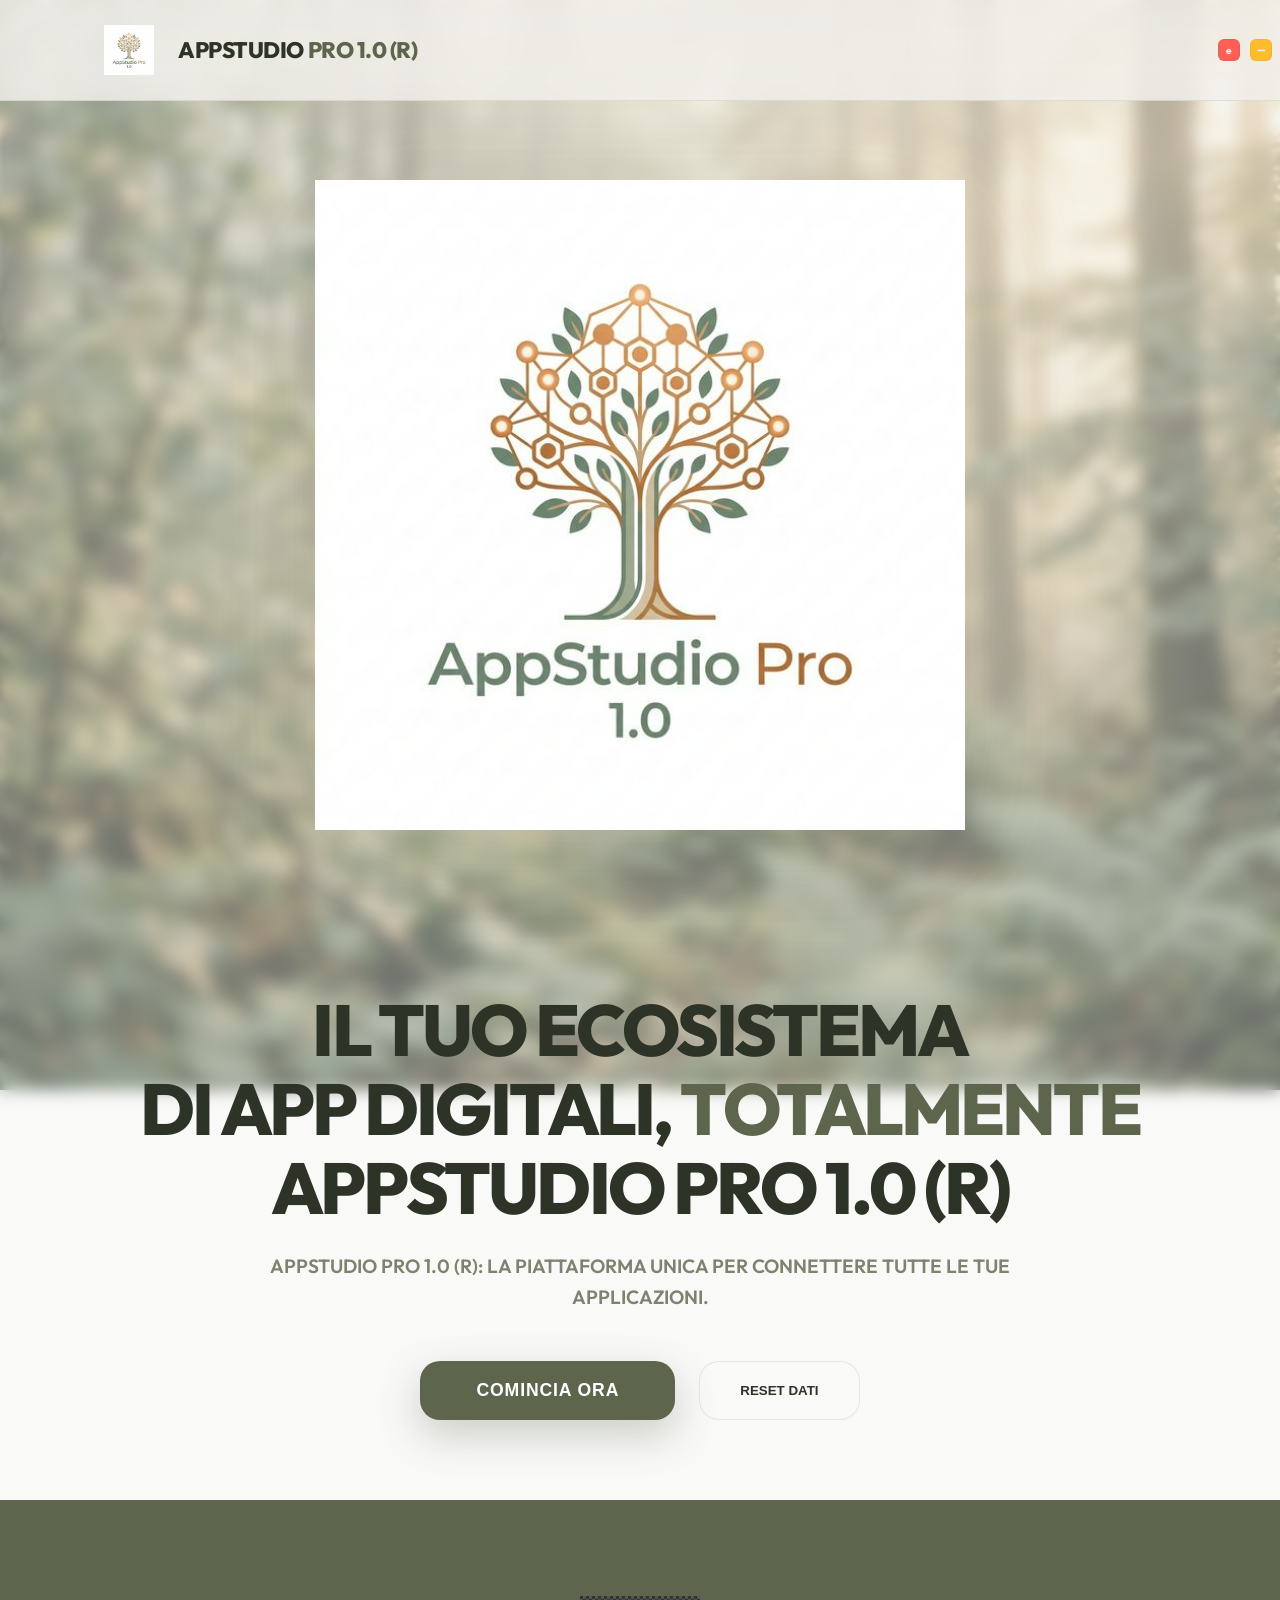
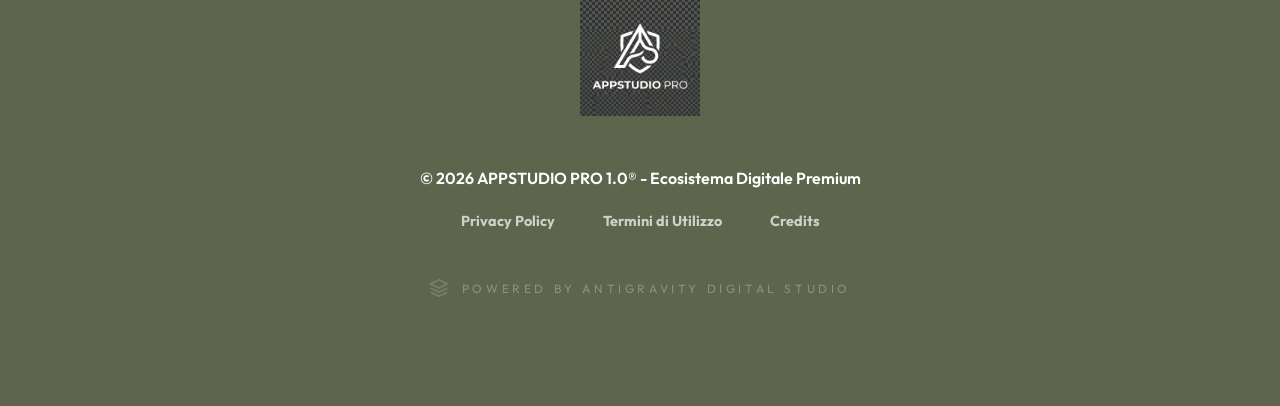
==== index.html @ 05c6a063 "Nuovo modulo: Gestione Personale sostituisce CRM Connect" ====
<!DOCTYPE html>
<html lang="it">
<head>
    <meta charset="UTF-8">
    <meta name="viewport" content="width=device-width, initial-scale=1.0">
    <title>AppStudio Pro 1.0® - Ecosistema Digitale</title>
    <link rel="stylesheet" href="hub-style.css">
    <link rel="preconnect" href="https://fonts.googleapis.com">
    <link rel="preconnect" href="https://fonts.gstatic.com" crossorigin>
    <link href="https://fonts.googleapis.com/css2?family=Outfit:wght@300;400;600;800&display=swap" rel="stylesheet">
</head>
<body>
    <div id="app-container">
        <header>
            <div class="container" style="display: flex; justify-content: space-between; align-items: center; width: 100%;">
                <div style="display: flex; align-items: center; gap: 1.5rem;">
                    <img src="logo_ecosystem.png" alt="AppStudio Logo" class="hub-logo">
                    <span style="font-weight: 800; font-size: 1.4rem; letter-spacing: -0.02em; color: var(--eco-text-title);">APPSTUDIO <span style="color: var(--eco-accent);">PRO 1.0 (R)</span></span>
                </div>
                
                <nav class="nav-links" id="hub-nav" style="display: none;">
                    <a href="javascript:void(0)" onclick="document.getElementById('why').scrollIntoView({behavior:'smooth'})">Scopri l'Ecosistema</a>
                    <a href="javascript:void(0)" onclick="document.getElementById('apps').scrollIntoView({behavior:'smooth'})">Tutte le App</a>
                    <a href="javascript:void(0)" onclick="window.showHubModal('cloud-settings')" style="color: var(--eco-accent); font-weight: 800;">⚙️ Impostazioni Cloud</a>
                    <a href="javascript:void(0)" onclick="window.showHubModal('developer')">Per Sviluppatori</a>
                    <a href="javascript:void(0)" onclick="window.showHubModal('pricing')">Prezzi</a>
                    <a href="javascript:void(0)" onclick="window.showHubModal('blog')">Blog</a>
                    <a href="javascript:void(0)" onclick="window.showHubModal('register')">Registrati</a>
                </nav>

                <div style="display: flex; align-items: center; gap: 2rem;">
                    <div class="window-controls">
                        <div class="win-dot red" title="Esci" onclick="alert('Uscita dal sistema...')"></div>
                        <div class="win-dot yellow" title="Iconizza" onclick="window.toggleHubWindow(document.getElementById('app-container'), 'minimized')"></div>
                        <div class="win-dot green" title="Ingrandisci" onclick="window.toggleHubWindow(document.getElementById('app-container'), 'maximized')"></div>
                    </div>
                    <button class="btn-primary" id="hub-login-btn" style="padding: 0.8rem 2rem; font-size: 0.9rem; display: none;" onclick="window.showHubModal('login')">LOGIN</button>
                </div>
            </div>
        </header>

        <main>
            <section class="hero container fade-in">
                <div class="ecosystem-tree-container">
                    <img src="logo_ecosystem.png" alt="AppStudio Ecosystem Tree" class="ecosystem-tree">
                </div>
                
                <h1 class="hero-title">IL TUO ECOSISTEMA<br>DI APP DIGITALI, <span>TOTALMENTE</span><br>APPSTUDIO PRO 1.0 (R)</h1>
                <p class="hero-subtitle">
                    APPSTUDIO PRO 1.0 (R): LA PIATTAFORMA UNICA PER CONNETTERE TUTTE LE TUE APPLICAZIONI.
                </p>
                <div style="display: flex; gap: 1.5rem; justify-content: center;">
                    <button class="btn-primary" id="main-start-btn" onclick="window.startHub()">COMINCIA ORA</button>
                    <button class="btn-secondary" style="background: rgba(255,255,255,0.05); border: 1px solid var(--eco-glass-border); color: var(--eco-text-title); padding: 1.2rem 2.5rem; border-radius: 20px; font-weight: 800; cursor: pointer;" onclick="window.resetEcosystem()">RESET DATI</button>
                </div>
            </section>

            <!-- Why Section -->
            <section id="why" class="container fade-in" style="display: none; padding-top: 5rem;">
                <h2 style="text-align: center; color: var(--eco-accent); font-weight: 800; letter-spacing: 0.1em; font-size: 0.9rem; text-transform: uppercase; margin-bottom: 3rem;">Perchè APPSTUDIO PRO 1.0 (R)?</h2>
                <div class="feature-grid">
                    <div class="feature-card">
                        <span class="feature-icon">🌿</span>
                        <h3 style="color: var(--eco-text-title); margin-bottom: 1rem;">INTEGRAZIONE SEMPLICE</h3>
                        <p style="font-size: 0.95rem; opacity: 0.8;">Integrazione connessa e semplice</p>
                    </div>
                    <div class="feature-card">
                        <span class="feature-icon">⚡</span>
                        <h3 style="color: var(--eco-text-title); margin-bottom: 1rem;">MASSIMA EFFICIENZA</h3>
                        <p style="font-size: 0.95rem; opacity: 0.8;">Massima efficienza e affidabilità</p>
                    </div>
                    <div class="feature-card">
                        <span class="feature-icon">🛡️</span>
                        <h3 style="color: var(--eco-text-title); margin-bottom: 1rem;">DATI SICURI</h3>
                        <p style="font-size: 0.95rem; opacity: 0.8;">Dati sicuri in locale e nel cloud</p>
                    </div>
                </div>
            </section>

            <!-- Status Section -->
            <section class="status-section container fade-in" id="status-section" style="display: none;">
                <h2 style="font-size: 2.2rem; font-weight: 800; color: var(--eco-text-title); margin-bottom: 2rem;">Il Tuo Ecosistema in Azione</h2>
                <div class="status-badge">
                    <div class="pulse-dot"></div>
                    Sincronizzazione Attiva
                </div>
            </section>

            <section id="apps" class="container fade-in" style="display: none; padding: 100px 0;">
                <h2 style="font-size: 3rem; font-weight: 800; color: var(--eco-text-title); text-align: center; margin-bottom: 5rem;">Sfoglia l'Ecosistema</h2>
                
                <div class="app-grid">
                    <!-- Prima Nota Pro -->
                    <a href="prima-nota/index.html" class="glass-card app-card" style="padding-top:1.5rem;">
                        <div class="window-controls" style="align-self: flex-start; margin-bottom: 2.5rem; margin-top: -0.5rem; pointer-events: auto;">
                            <div class="win-dot red" onclick="event.preventDefault(); this.closest('.app-card').style.display='none'"></div>
                            <div class="win-dot yellow" onclick="event.preventDefault(); window.toggleHubWindow(this.closest('.app-card'), 'minimized')"></div>
                            <div class="win-dot green" onclick="event.preventDefault(); window.toggleHubWindow(this.closest('.app-card'), 'maximized')"></div>
                        </div>
                        <div class="app-icon" style="background: linear-gradient(135deg, var(--eco-accent) 0%, var(--eco-secondary) 100%);">📈</div>
                        <h3>Prima Nota Pro</h3>
                        <p>Gestione flussi finanziari, entrate, uscite e scadenze con bilancio proattivo. Il cuore pulsante del tuo business.</p>
                        <div style="margin-top: 2.5rem; color: var(--eco-accent); font-weight: 800; font-size: 0.85rem; letter-spacing: 0.1em; text-transform: uppercase;">ACCEDI AL MODULO →</div>
                    </a>

                    <!-- Gestione Personale -->
                    <a href="#" class="glass-card app-card" style="text-decoration: none; color: inherit; padding-top:1.5rem;" onclick="window.showHubModal('Gestione Personale')">
                        <div class="window-controls" style="align-self: flex-start; margin-bottom: 2.5rem; margin-top: -0.5rem;">
                            <div class="win-dot red" onclick="event.preventDefault(); this.closest('.app-card').style.display='none'"></div>
                            <div class="win-dot yellow" onclick="event.preventDefault(); window.toggleHubWindow(this.closest('.app-card'), 'minimized')"></div>
                            <div class="win-dot green" onclick="event.preventDefault(); window.toggleHubWindow(this.closest('.app-card'), 'maximized')"></div>
                        </div>
                        <div class="app-icon" style="background: linear-gradient(135deg, #ad8b6a 0%, #8c6c4c 100%);">👤</div>
                        <h3>Gestione Personale</h3>
                        <p>Organizza il tuo team, turni, presenze e buste paga. Il tuo ufficio risorse umane digitale.</p>
                        <div style="margin-top: 2.5rem; color: var(--eco-secondary); font-weight: 800; font-size: 0.85rem; letter-spacing: 0.1em; text-transform: uppercase;">IN SVILUPPO 🔧</div>
                    </a>

                    <!-- Gestione Magazzino -->
                    <a href="warehouse-pro/index.html" class="glass-card app-card" style="text-decoration: none; color: inherit; padding-top:1.5rem;">
                        <div class="window-controls" style="align-self: flex-start; margin-bottom: 2.5rem; margin-top: -0.5rem;">
                            <div class="win-dot red"></div><div class="win-dot yellow"></div><div class="win-dot green"></div>
                        </div>
                        <div class="app-icon" style="background: linear-gradient(135deg, #7d8c6a 0%, #5d664c 100%);">🏪</div>
                        <h3>Gestione Magazzino</h3>
                        <p>Inventario dinamico, controllo scorte e analisi del deterioramento. Gestisci ogni pezzo con precisione.</p>
                        <div style="margin-top: 2.5rem; color: var(--eco-accent); font-weight: 800; font-size: 0.85rem; letter-spacing: 0.1em; text-transform: uppercase;">ACCEDI AL MODULO →</div>
                    </a>
                </div>
            </section>

            <!-- Features Section -->
            <section class="container fade-in" id="features-section" style="display: none; padding-bottom: 150px;">
                <div style="display: grid; grid-template-columns: repeat(auto-fit, minmax(300px, 1fr)); gap: 4rem;">
                    <div class="glass-card" style="padding: 3rem; text-align: center;">
                        <h4 style="font-size: 1.4rem; color: var(--eco-text-title); margin-bottom: 1rem; font-weight: 800;">INTEGRAZIONE SEMPLICE</h4>
                        <p>Ogni app nell'ecosistema parla la stessa lingua, sincronizzando dati e processi istantaneamente.</p>
                    </div>
                    <div class="glass-card" style="padding: 3rem; text-align: center;">
                        <h4 style="font-size: 1.4rem; color: var(--eco-text-title); margin-bottom: 1rem; font-weight: 800;">MASSIMA EFFICIENZA</h4>
                        <p>Elimina le ridondanze e focalizzati sulla crescita grazie a strumenti ottimizzati per le tue performance.</p>
                    </div>
                    <div class="glass-card" style="padding: 3rem; text-align: center;">
                        <h4 style="font-size: 1.4rem; color: var(--eco-text-title); margin-bottom: 1rem; font-weight: 800;">DATI SICURI</h4>
                        <p>Crittografia di grado militare e backup cloud automatici per proteggere il patrimonio della tua azienda.</p>
                    </div>
                </div>
            </section>
        </main>

        <footer style="padding: 6rem 0; background: var(--eco-accent); color: rgba(255,255,255,0.7); text-align: center;">
            <div class="container">
                <img src="logo_white.png" style="width: 120px; margin-bottom: 2rem;" alt="AppStudio Pro Logo White">
                <p style="font-size: 1rem; margin-bottom: 1.5rem; font-weight: 600; color: #fff;">© 2026 APPSTUDIO PRO 1.0® - Ecosistema Digitale Premium</p>
                <div style="display: flex; justify-content: center; gap: 3rem; margin-bottom: 3rem; font-size: 0.9rem; font-weight: 700;">
                    <a href="#" style="color: inherit; text-decoration: none;">Privacy Policy</a>
                    <a href="#" style="color: inherit; text-decoration: none;">Termini di Utilizzo</a>
                    <a href="#" style="color: inherit; text-decoration: none;">Credits</a>
                </div>
                <p style="opacity: 0.4; font-size: 0.75rem; text-transform: uppercase; letter-spacing: 0.3em; display: flex; align-items: center; justify-content: center; gap: 0.8rem;">
                    <svg width="20" height="20" viewBox="0 0 24 24" fill="none" stroke="currentColor" stroke-width="2" style="opacity: 0.6;"><path d="M12 2L2 7l10 5 10-5-10-5zM2 17l10 5 10-5M2 12l10 5 10-5"/></svg>
                    Powered by Antigravity Digital Studio
                </p>

            </div>
        </footer>
    </div>
    <script>
        window.toggleHubWindow = (el, state) => {
            if(state === 'minimized') {
                el.classList.toggle('minimized');
                el.classList.remove('maximized');
            } else if(state === 'maximized') {
                el.classList.toggle('maximized');
                el.classList.remove('minimized');
            }
        };

        window.showHubModal = (type) => {
            let overlay = document.querySelector('.modal-overlay');
            if(!overlay) {
                overlay = document.createElement('div');
                overlay.className = 'modal-overlay';
                document.body.appendChild(overlay);
            }
            
            let content = '';
            const header = (title) => `<div class="card-header" style="background:rgba(255,255,255,0.05); border-bottom:1px solid var(--eco-glass-border); display:flex; justify-content:space-between; align-items:center; padding:1.2rem 2rem;">
                <span style="font-weight:900; color:var(--eco-accent); font-size:0.8rem; letter-spacing:0.1em; text-transform:uppercase;">${title}</span>
                <div class="window-controls">
                    <div class="win-dot red" title="Esci" onclick="document.querySelector('.modal-overlay').remove()"></div>
                </div>
            </div>`;

            if(type === 'login') {
                content = `<div class="hub-modal">${header('LOGIN')}
                    <div class="modal-body">
                        <h2 style="font-size:2rem; margin-bottom:1rem; color:var(--eco-text-title);">Bentornato</h2>
                        <p style="margin-bottom:2rem; opacity:0.7;">Accedi al tuo ecosistema AppStudio Pro.</p>
                        <input type="text" placeholder="Username / Email" class="hub-input">
                        <input type="password" placeholder="Password" class="hub-input">
                        <button class="btn-primary" style="width:100%; height:60px;" onclick="location.reload()">ENTRA ORA 🚀</button>
                    </div>
                </div>`;
            } else if(type === 'register') {
                content = `<div class="hub-modal">${header('REGISTRATI')}
                    <div class="modal-body">
                        <h2 style="font-size:2rem; margin-bottom:1rem; color:var(--eco-text-title);">Crea il tuo Account</h2>
                        <p style="margin-bottom:2rem; opacity:0.7;">Entra nell'ecosistema digitale del futuro.</p>
                        <input type="text" placeholder="Nome Ristorante / Azienda" class="hub-input">
                        <input type="email" placeholder="Email Professionale" class="hub-input">
                        <input type="password" placeholder="Crea Password" class="hub-input">
                        <button class="btn-primary" style="width:100%; height:60px;" onclick="location.reload()">CREA ACCOUNT 🌿</button>
                    </div>
                </div>`;
            } else if(type === 'cloud-settings') {
                const url = localStorage.getItem('SUPABASE_URL') || '';
                const key = localStorage.getItem('SUPABASE_KEY') || '';
                content = `<div class="hub-modal">${header('IMPOSTAZIONI CLOUD')}
                    <div class="modal-body">
                        <h2 style="font-size:1.8rem; margin-bottom:1rem; color:var(--eco-text-title);">Connessione Mobile</h2>
                        <p style="margin-bottom:2rem; opacity:0.7; font-size:0.9rem;">Configura il tuo database Supabase per sincronizzare i dati con il tuo smartphone Android.</p>
                        
                        <div style="margin-bottom:1.5rem;">
                            <label style="display:block; font-weight:800; font-size:0.75rem; color:var(--eco-accent); margin-bottom:0.5rem; text-transform:uppercase;">Supabase Project URL</label>
                            <input type="text" id="set-url" value="${url}" placeholder="https://xyz.supabase.co" class="hub-input" style="margin-bottom:0;">
                        </div>
                        
                        <div style="margin-bottom:2rem;">
                            <label style="display:block; font-weight:800; font-size:0.75rem; color:var(--eco-accent); margin-bottom:0.5rem; text-transform:uppercase;">Supabase Anon Key</label>
                            <input type="password" id="set-key" value="${key}" placeholder="eyJhbG..." class="hub-input" style="margin-bottom:0;">
                        </div>

                        <button class="btn-primary" style="width:100%;" onclick="window.saveCloudSettings()">SALVA E ATTIVA CLOUD ☁️</button>
                        
                        <div style="margin-top:2rem; padding:1.5rem; background:rgba(93,102,76,0.05); border-radius:16px; border:1px solid var(--eco-glass-border);">
                            <h4 style="margin:0 0 0.5rem 0; font-size:0.85rem; color:var(--eco-accent);">Guida Mobile Rapida</h4>
                            <p style="font-size:0.8rem; margin:0; opacity:0.7;">1. Copia i dati dal tuo account Supabase.<br>2. Salva qui sul computer.<br>3. Apri lo stesso link dal tuo Android e troverai tutto già configurato!</p>
                        </div>
                    </div>
                </div>`;
            } else if(type === 'pricing') {
                content = `<div class="hub-modal" style="max-width:1100px;">${header('PIANI E PREZZI')}
                    <div class="modal-body">
                        <h2 style="font-size:2rem; text-align:center; margin-bottom:1rem; color:var(--eco-text-title);">Scegli la tua potenza</h2>
                        <div class="pricing-grid">
                            <div class="pricing-card">
                                <h3 style="font-size:1.5rem; color:var(--eco-accent);">Community</h3>
                                <p style="font-size:2.5rem; font-weight:800; margin:1.5rem 0; color:var(--eco-text-title);">€0 <small style="font-size:0.8rem; opacity:0.6;">/mese</small></p>
                                <ul style="text-align:left; list-style:none; padding:0; margin-bottom:2rem; font-size:0.95rem; color:var(--eco-text-body); opacity:0.8; display:flex; flex-direction:column; gap:0.8rem;">
                                    <li>✓ 3 App Core Separate</li>
                                    <li>✓ Salvataggio Locale (LS)</li>
                                    <li>✓ Comunità Social AppStudio</li>
                                </ul>
                                <button class="btn-secondary" style="width:100%;" onclick="window.showHubModal('register')">INIZIA ORA</button>
                            </div>
                            <div class="pricing-card premium">
                                <h3 style="font-size:1.5rem; color:var(--eco-secondary);">Professional</h3>
                                <p style="font-size:2.5rem; font-weight:800; margin:1.5rem 0; color:var(--eco-text-title);">€29 <small style="font-size:0.8rem; opacity:0.6;">/mese</small></p>
                                <ul style="text-align:left; list-style:none; padding:0; margin-bottom:2rem; font-size:0.95rem; color:var(--eco-text-body); opacity:0.8; display:flex; flex-direction:column; gap:0.8rem;">
                                    <li>✓ Accesso a Tutte le App</li>
                                    <li>✓ Sincronizzazione Cloud Supabase</li>
                                    <li>✓ Supporto Prioritario Dedicato</li>
                                    <li>✓ Modulo Analyst Premium</li>
                                </ul>
                                <button class="btn-primary" style="width:100%;" onclick="window.showHubModal('register')">SCEGLI PRO</button>
                            </div>
                        </div>
                    </div>
                </div>`;
            } else {
                content = `<div class="hub-modal">${header(type.toUpperCase())}
                    <div class="modal-body" style="text-align:center;">
                        <h2 style="font-size:2.5rem; margin-bottom:1rem; color:var(--eco-text-title);">Area R&D</h2>
                        <p style="opacity:0.7; color:var(--eco-text-body);">Il modulo <strong>${type}</strong> è attualmente in fase di sviluppo intensivo.</p>
                        <div style="font-size:5rem; margin:3rem 0;">🏗️</div>
                        <button class="btn-secondary" onclick="document.querySelector('.modal-overlay').remove()">TORNA ALL'ECOSISTEMA</button>
                    </div>
                </div>`;
            }
            overlay.innerHTML = content;
        };

        window.saveCloudSettings = () => {
            const url = document.getElementById('set-url').value.trim();
            const key = document.getElementById('set-key').value.trim();
            if(url && key) {
                localStorage.setItem('SUPABASE_URL', url);
                localStorage.setItem('SUPABASE_KEY', key);
                alert("Configurazione salvata! L'ecosistema sta attivando la sincronizzazione cloud.");
                location.reload();
            } else {
                alert("Per favore, inserisci sia l'URL che la Chiave anonima.");
            }
        };
    </script>
    <script src="main.js"></script>
</body>
</html>
---- hub-style.css ----
:root {
  --eco-primary: #f2f2ef;
  --eco-accent: #5d664c;
  --eco-accent-dark: #3e4433;
  --eco-secondary: #8c6c4c;
  --eco-secondary-light: #ad8b6a;
  --eco-text-title: #2d3326;
  --eco-text-body: #4a5142;
  --eco-glass-bg: rgba(255, 255, 255, 0.5);
  --eco-glass-border: rgba(93, 102, 76, 0.12);
  --eco-shadow: 0 20px 50px rgba(93, 102, 76, 0.15);
  --eco-radius: 40px;
}

body {
  margin: 0;
  padding: 0;
  box-sizing: border-box;
  font-family: 'Outfit', sans-serif;
  -webkit-font-smoothing: antialiased;
  background: url('bg-organic.png') no-repeat center center fixed;
  background-size: cover;
  min-height: 100vh;
  color: var(--eco-text-body);
  overflow-x: hidden;
}

#app-container {
  min-height: 100vh;
  background: rgba(242, 242, 239, 0.45); /* Soft beige glass overlay */
  backdrop-filter: blur(8px);
  position: relative;
  z-index: 1;
}

/* Background Elements */
body::before {
  content: '';
  position: fixed;
  top: 0;
  left: 0;
  width: 100%;
  height: 100%;
  background: url('https://www.transparenttextures.com/patterns/natural-paper.png');
  opacity: 0.3;
  pointer-events: none;
  z-index: -1;
}

#app-container {
  display: flex;
  flex-direction: column;
  min-height: 100vh;
}

.container {
  max-width: 1300px;
  margin: 0 auto;
  padding: 0 2.5rem;
}

/* Header */
header {
  height: 100px;
  padding: 0 4rem;
  display: flex;
  justify-content: space-between;
  align-items: center;
  position: fixed;
  top: 0;
  left: 0;
  width: 100%;
  z-index: 1000;
  background: rgba(242, 239, 234, 0.8);
  backdrop-filter: blur(15px);
  border-bottom: 1px solid var(--eco-glass-border);
}

.hub-logo {
  height: 50px;
  transition: transform 0.3s cubic-bezier(0.175, 0.885, 0.32, 1.275);
}
.hub-logo:hover { transform: scale(1.1) rotate(-5deg); }

.nav-links { display: flex; gap: 3rem; }
.nav-links a { 
  text-decoration: none; 
  color: var(--eco-text-title); 
  font-weight: 700; 
  font-size: 0.95rem; 
  opacity: 0.7;
  transition: all 0.3s;
  position: relative;
}
.nav-links a:hover { opacity: 1; color: var(--eco-accent); }
.nav-links a::after {
  content: '';
  position: absolute;
  bottom: -5px;
  left: 0;
  width: 0;
  height: 2px;
  background: var(--eco-accent);
  transition: width 0.3s;
}
.nav-links a:hover::after { width: 100%; }

/* Hero Section */
.hero {
  padding-top: 180px;
  padding-bottom: 80px;
  text-align: center;
  display: flex;
  flex-direction: column;
  align-items: center;
}

.hero-title {
  font-size: 4.5rem;
  font-weight: 800;
  color: var(--eco-text-title);
  line-height: 1.1;
  margin-bottom: 1.5rem;
  letter-spacing: -0.04em;
}
.hero-title span { color: var(--eco-accent); }

.hero-desc {
  font-size: 1.25rem;
  max-width: 750px;
  margin-bottom: 4rem;
  line-height: 1.7;
  color: var(--eco-text-body);
  opacity: 0.8;
}

.ecosystem-tree-container {
  position: relative;
  width: 100%;
  max-width: 650px;
  margin-bottom: 6rem;
}

.ecosystem-tree {
  width: 100%;
  filter: drop-shadow(0 30px 60px rgba(93, 102, 76, 0.2));
  animation: treeFloat 6s ease-in-out infinite;
}

@keyframes treeFloat {
  0%, 100% { transform: translateY(0); }
  50% { transform: translateY(-20px); }
}

/* App Grid */
.app-grid {
  display: grid;
  grid-template-columns: repeat(auto-fit, minmax(350px, 1fr));
  gap: 3rem;
  margin-bottom: 8rem;
}

.glass-card {
  background: var(--eco-glass-bg);
  backdrop-filter: blur(40px);
  border: 1px solid var(--eco-glass-border);
  border-radius: var(--eco-radius);
  box-shadow: var(--eco-shadow);
  transition: all 0.5s cubic-bezier(0.19, 1, 0.22, 1);
}

.app-card {
  padding: 3.5rem 2.5rem;
  text-decoration: none;
  display: flex;
  flex-direction: column;
  align-items: center;
  text-align: center;
}

.app-card:hover {
  transform: translateY(-15px) scale(1.02);
  background: rgba(255, 255, 255, 0.7);
  border-color: var(--eco-accent);
}

.app-icon {
  width: 90px;
  height: 90px;
  background: var(--eco-accent);
  border-radius: 22px;
  display: flex;
  align-items: center;
  justify-content: center;
  font-size: 2.8rem;
  margin-bottom: 2.5rem;
  color: white;
  box-shadow: 0 15px 35px rgba(93, 102, 76, 0.3);
}

.app-card h3 {
  font-size: 1.8rem;
  font-weight: 800;
  color: var(--eco-text-title);
  margin-bottom: 1rem;
}

.app-card p {
  font-size: 1.05rem;
  line-height: 1.7;
  color: var(--eco-text-body);
  opacity: 0.8;
}

/* Buttons */
.btn-primary {
  background: var(--eco-accent);
  color: white;
  padding: 1.2rem 3.5rem;
  border-radius: 20px;
  font-weight: 800;
  border: none;
  cursor: pointer;
  transition: all 0.4s;
  box-shadow: 0 15px 40px rgba(93, 102, 76, 0.3);
  font-size: 1.1rem;
  letter-spacing: 0.05em;
}
.btn-primary:hover {
  background: var(--eco-accent-dark);
  transform: translateY(-4px);
  box-shadow: 0 20px 50px rgba(93, 102, 76, 0.4);
}

/* Window Controls (Symbolic Premium) */
.window-controls { display: flex; gap: 10px; align-items: center; }
.win-dot { 
    width: 20px; height: 20px; border-radius: 6px; cursor: pointer; 
    transition: all 0.3s cubic-bezier(0.19, 1, 0.22, 1); 
    display: flex; align-items: center; justify-content: center;
    font-size: 10px; font-weight: 800; color: rgba(255,255,255,0.9);
    position: relative;
    border: 1px solid rgba(0,0,0,0.05);
}
.win-dot:hover { transform: scale(1.1); filter: brightness(1.2); }

.win-dot.red { background: #ff5f56; }
.win-dot.red::after { content: 'e'; }
.win-dot.yellow { background: #ffbd2e; }
.win-dot.yellow::after { content: '—'; line-height: 0; }
.win-dot.green { background: #27c93f; }
.win-dot.green::after { content: '□'; font-size: 12px; }

/* Card Window States */
.glass-card.minimized { 
    transform: scale(0.6) translateY(200px) !important; 
    opacity: 0.5; 
    pointer-events: none;
    filter: blur(4px);
}
.glass-card.maximized {
    position: fixed !important;
    top: 50px !important;
    left: 50px !important;
    width: calc(100vw - 100px) !important;
    height: calc(100vh - 100px) !important;
    z-index: 2000 !important;
    margin: 0 !important;
}

/* Feature Grid (Why Section) */
.feature-grid {
    display: grid;
    grid-template-columns: repeat(3, 1fr);
    gap: 3rem;
    margin: 6rem 0;
}
.feature-card {
    padding: 3.5rem 2.5rem;
    text-align: center;
    border-radius: 40px;
    background: var(--glass-bg);
    border: 1px solid var(--glass-border);
    transition: all 0.4s cubic-bezier(0.19, 1, 0.22, 1);
}
.feature-card:hover {
    transform: translateY(-10px);
    border-color: var(--eco-accent);
    box-shadow: 0 30px 60px -20px rgba(93, 102, 76, 0.2);
}
.feature-icon {
    font-size: 2.5rem;
    margin-bottom: 2rem;
    display: inline-block;
}

/* Status Section (In Action) */
.status-section {
    padding: 6rem 0;
    text-align: center;
}
.status-badge {
    display: inline-flex;
    align-items: center;
    gap: 1rem;
    padding: 0.8rem 2rem;
    background: rgba(39, 201, 63, 0.1);
    border: 1px solid rgba(39, 201, 63, 0.3);
    border-radius: 100px;
    color: #27c93f;
    font-weight: 800;
    font-size: 0.9rem;
    letter-spacing: 0.05em;
    text-transform: uppercase;
}
.pulse-dot {
    width: 10px;
    height: 10px;
    background: #27c93f;
    border-radius: 50%;
    position: relative;
    box-shadow: 0 0 10px #27c93f;
}
.pulse-dot::after {
    content: '';
    position: absolute;
    top: -5px; left: -5px; bottom: -5px; right: -5px;
    border: 2px solid #27c93f;
    border-radius: 50%;
    animation: hubPulse 2s infinite;
}
@keyframes hubPulse {
    0% { transform: scale(1); opacity: 1; }
    100% { transform: scale(2.5); opacity: 0; }
}

/* Hero Enhancements */
.hero-subtitle {
    font-size: 1.2rem;
    font-weight: 600;
    color: var(--eco-accent);
    opacity: 0.8;
    max-width: 800px;
    margin: 0 auto 3rem auto;
    line-height: 1.6;
}

/* Utilities */
.fade-in { animation: fadeIn 1s cubic-bezier(0.19, 1, 0.22, 1); }
@keyframes fadeIn { from { opacity:0; transform: translateY(30px); } to { opacity:1; transform: translateY(0); } }

/* --- MODAL SYSTEM --- */
.modal-overlay {
    position: fixed;
    top: 0; left: 0; width: 100%; height: 100%;
    background: rgba(45, 51, 38, 0.4);
    backdrop-filter: blur(15px);
    z-index: 3000;
    display: flex;
    align-items: center;
    justify-content: center;
    padding: 2rem;
}
.hub-modal {
    width: 100%;
    max-width: 900px;
    background: var(--eco-glass-bg);
    border: 1px solid var(--eco-glass-border);
    border-radius: var(--eco-radius);
    box-shadow: 0 50px 100px -20px rgba(0,0,0,0.3);
    overflow: hidden;
    animation: modalIn 0.5s cubic-bezier(0.19, 1, 0.22, 1);
}
@keyframes modalIn {
    from { opacity: 0; transform: scale(0.9) translateY(30px); }
    to { opacity: 1; transform: scale(1) translateY(0); }
}

.modal-body { padding: 4rem; overflow-y: auto; max-height: 80vh; }

/* Pricing Elements */
.pricing-grid { display: grid; grid-template-columns: 1fr 1fr; gap: 2.5rem; margin-top: 2rem; }
.pricing-card {
    padding: 3rem;
    border-radius: 32px;
    background: rgba(255,255,255,0.4);
    border: 1px solid var(--eco-glass-border);
    text-align: center;
    transition: transform 0.3s;
}
.pricing-card:hover { transform: translateY(-5px); }
.pricing-card.premium { border-color: var(--eco-accent); background: rgba(93, 102, 76, 0.05); }

/* Form Elements */
.hub-input {
    width: 100%;
    padding: 1.2rem;
    margin-bottom: 1.5rem;
    border-radius: 16px;
    border: 1px solid var(--eco-glass-border);
    background: rgba(255,255,255,0.8);
    font-size: 1rem;
    outline: none;
}
.hub-input:focus { border-color: var(--eco-accent); }

/* Scroll Utility */
html { scroll-behavior: smooth; }

/* --- MOBILE RESPONSIVENESS --- */
@media (max-width: 1024px) {
    .container { padding: 0 1.5rem; }
    header { padding: 0 1.5rem; height: 80px; }
    .nav-links { display: none; } /* Hide complex nav on mobile for simplicity */
    
    .hero { padding-top: 140px; }
    .hero-title { font-size: 2.8rem; }
    .hero-desc { font-size: 1.1rem; padding: 0 1rem; margin-bottom: 2rem; }
    
    .app-grid { grid-template-columns: 1fr; gap: 2rem; margin-bottom: 4rem; }
    .feature-grid { grid-template-columns: 1fr; gap: 1.5rem; }
    
    .app-card { padding: 2.5rem 1.5rem; }
    .app-icon { width: 70px; height: 70px; font-size: 2rem; }
    
    .modal-body { padding: 2rem 1.5rem; }
    .hub-modal { border-radius: 20px; }
    .pricing-grid { grid-template-columns: 1fr; }
}

@media (max-width: 480px) {
    .hero-title { font-size: 2.2rem; }
    .btn-primary { width: 100%; padding: 1.2rem 2rem; }
    
    /* Fix background split on mobile */
    body { 
        background-attachment: scroll; 
        background-position: top center;
    }
    #app-container {
        backdrop-filter: none; /* Reduce mobile heavy operations */
        background: rgba(242, 242, 239, 0.9);
    }
}
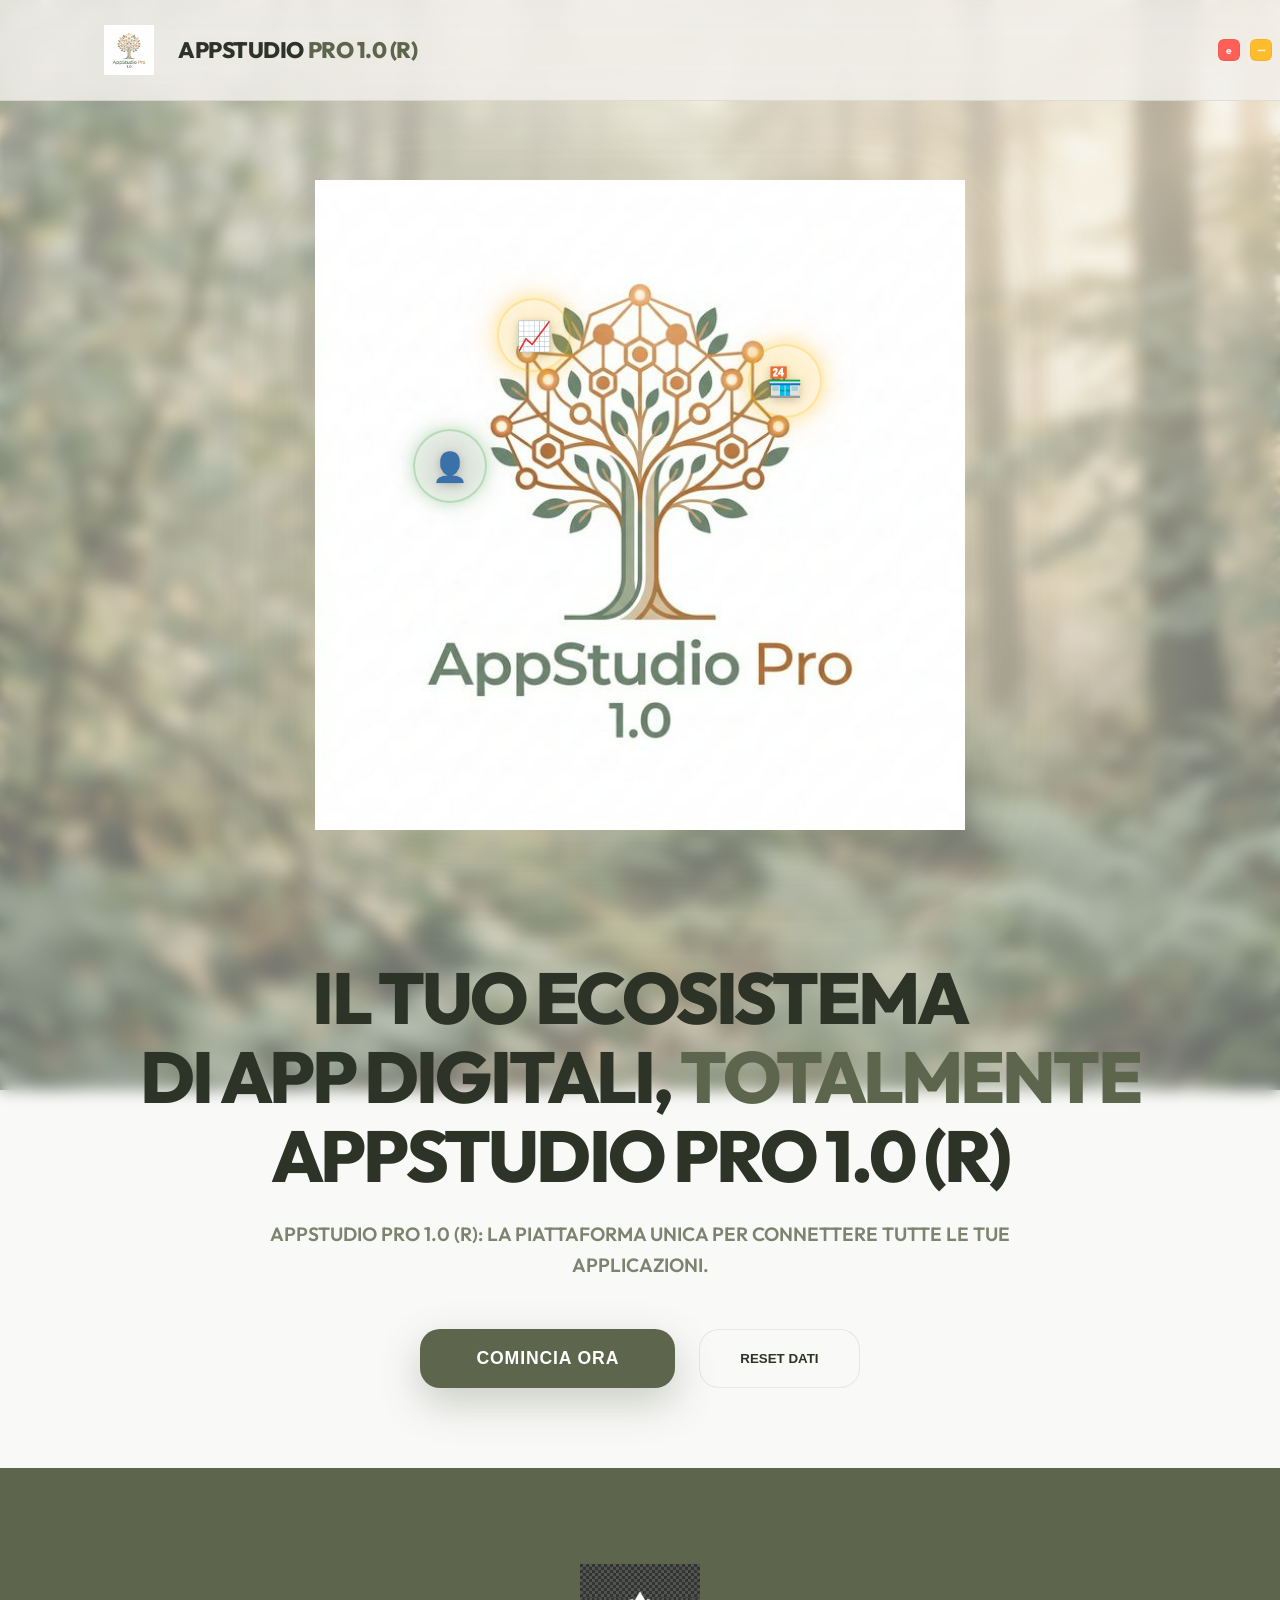
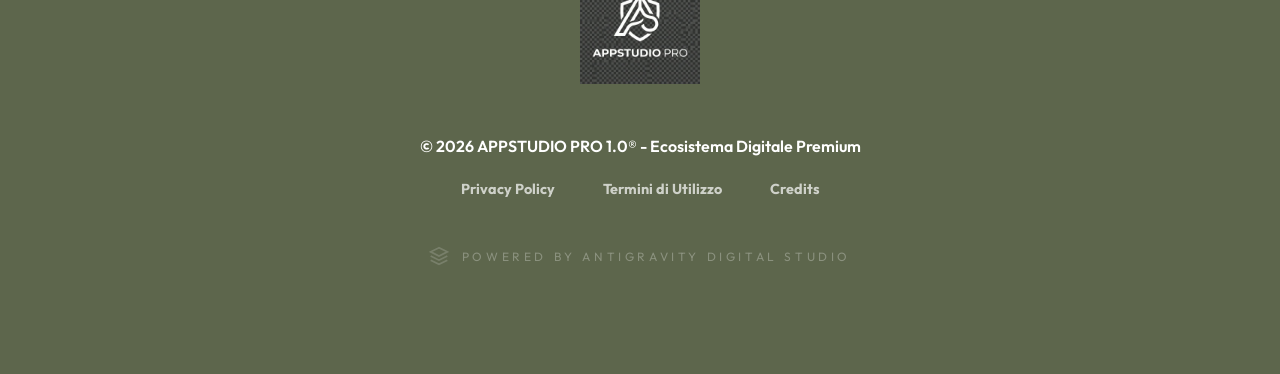
==== commit 35fafba1: "Feature: Albero con frutti - le app come frutti maturi o in maturazione" ====
--- a/index.html
+++ b/index.html
@@ -41,8 +41,27 @@
 
         <main>
             <section class="hero container fade-in">
-                <div class="ecosystem-tree-container">
-                    <img src="logo_ecosystem.png" alt="AppStudio Ecosystem Tree" class="ecosystem-tree">
+                <div class="ecosystem-tree-container" style="position: relative; max-width: 650px; margin: 0 auto 4rem;">
+                    <img src="logo_ecosystem.png" alt="Albero Ecosistema" class="ecosystem-tree">
+                    
+                    <!-- Frutti dell'Ecosistema -->
+                    <!-- Prima Nota Pro - MATURO (dorato) -->
+                    <a href="prima-nota/index.html" class="fruit fruit-mature" style="top: 18%; left: 28%;" title="Prima Nota Pro - Pronto!">
+                        <span class="fruit-icon">📈</span>
+                        <span class="fruit-label">Prima Nota</span>
+                    </a>
+                    
+                    <!-- Gestione Magazzino - MATURO (dorato) -->
+                    <a href="warehouse-pro/index.html" class="fruit fruit-mature" style="top: 25%; right: 22%;" title="Gestione Magazzino - Pronto!">
+                        <span class="fruit-icon">🏪</span>
+                        <span class="fruit-label">Magazzino</span>
+                    </a>
+                    
+                    <!-- Gestione Personale - IN MATURAZIONE (verde) -->
+                    <a href="#" class="fruit fruit-growing" style="top: 38%; left: 15%;" title="Gestione Personale - In Sviluppo" onclick="event.preventDefault(); window.showHubModal('Gestione Personale')">
+                        <span class="fruit-icon">👤</span>
+                        <span class="fruit-label">Personale</span>
+                    </a>
                 </div>
                 
                 <h1 class="hero-title">IL TUO ECOSISTEMA<br>DI APP DIGITALI, <span>TOTALMENTE</span><br>APPSTUDIO PRO 1.0 (R)</h1>
--- a/hub-style.css
+++ b/hub-style.css
@@ -150,6 +150,113 @@
 @keyframes treeFloat {
   0%, 100% { transform: translateY(0); }
   50% { transform: translateY(-20px); }
+}
+
+/* --- FRUIT SYSTEM (App Logos on Tree) --- */
+.fruit {
+    position: absolute;
+    width: 70px; height: 70px;
+    border-radius: 50%;
+    display: flex; flex-direction: column;
+    align-items: center; justify-content: center;
+    text-decoration: none;
+    transition: all 0.4s cubic-bezier(0.19, 1, 0.22, 1);
+    z-index: 10;
+    cursor: pointer;
+}
+
+.fruit-icon {
+    font-size: 1.8rem;
+    filter: drop-shadow(0 2px 4px rgba(0,0,0,0.2));
+    transition: transform 0.3s;
+}
+
+.fruit-label {
+    position: absolute;
+    bottom: -22px;
+    font-size: 0.65rem;
+    font-weight: 800;
+    text-transform: uppercase;
+    letter-spacing: 0.08em;
+    white-space: nowrap;
+    opacity: 0;
+    transition: opacity 0.3s, transform 0.3s;
+    transform: translateY(-5px);
+    padding: 3px 8px;
+    border-radius: 8px;
+}
+
+.fruit:hover .fruit-label {
+    opacity: 1;
+    transform: translateY(0);
+}
+
+.fruit:hover .fruit-icon {
+    transform: scale(1.3);
+}
+
+.fruit:hover {
+    transform: scale(1.15);
+}
+
+/* MATURO - Frutto dorato, app completata */
+.fruit-mature {
+    background: radial-gradient(circle, rgba(255, 193, 7, 0.25), rgba(255, 152, 0, 0.1));
+    box-shadow: 0 0 20px rgba(255, 193, 7, 0.4), 0 0 40px rgba(255, 152, 0, 0.15);
+    animation: fruitGlow 3s ease-in-out infinite alternate;
+    border: 2px solid rgba(255, 193, 7, 0.3);
+}
+
+.fruit-mature .fruit-label {
+    background: rgba(255, 152, 0, 0.9);
+    color: #fff;
+}
+
+.fruit-mature:hover {
+    box-shadow: 0 0 30px rgba(255, 193, 7, 0.6), 0 0 60px rgba(255, 152, 0, 0.3);
+}
+
+@keyframes fruitGlow {
+    0% { box-shadow: 0 0 15px rgba(255, 193, 7, 0.3), 0 0 30px rgba(255, 152, 0, 0.1); }
+    100% { box-shadow: 0 0 25px rgba(255, 193, 7, 0.5), 0 0 50px rgba(255, 152, 0, 0.2); }
+}
+
+/* IN MATURAZIONE - Frutto verde, app in sviluppo */
+.fruit-growing {
+    background: radial-gradient(circle, rgba(93, 102, 76, 0.25), rgba(76, 175, 80, 0.1));
+    box-shadow: 0 0 15px rgba(76, 175, 80, 0.3), 0 0 30px rgba(93, 102, 76, 0.1);
+    animation: fruitRipen 4s ease-in-out infinite alternate;
+    border: 2px solid rgba(76, 175, 80, 0.3);
+}
+
+.fruit-growing .fruit-label {
+    background: rgba(93, 102, 76, 0.9);
+    color: #fff;
+}
+
+.fruit-growing .fruit-icon {
+    filter: drop-shadow(0 2px 4px rgba(0,0,0,0.2)) saturate(0.6);
+}
+
+.fruit-growing:hover {
+    box-shadow: 0 0 25px rgba(76, 175, 80, 0.5), 0 0 50px rgba(93, 102, 76, 0.2);
+}
+
+.fruit-growing:hover .fruit-icon {
+    filter: drop-shadow(0 2px 4px rgba(0,0,0,0.2)) saturate(1);
+}
+
+@keyframes fruitRipen {
+    0% { box-shadow: 0 0 10px rgba(76, 175, 80, 0.2); border-color: rgba(76, 175, 80, 0.2); }
+    50% { box-shadow: 0 0 20px rgba(139, 195, 74, 0.35); border-color: rgba(139, 195, 74, 0.3); }
+    100% { box-shadow: 0 0 15px rgba(76, 175, 80, 0.3); border-color: rgba(76, 175, 80, 0.25); }
+}
+
+/* Mobile: frutti più piccoli */
+@media (max-width: 1024px) {
+    .fruit { width: 55px; height: 55px; }
+    .fruit-icon { font-size: 1.4rem; }
+    .fruit-label { font-size: 0.55rem; bottom: -18px; }
 }
 
 /* App Grid */
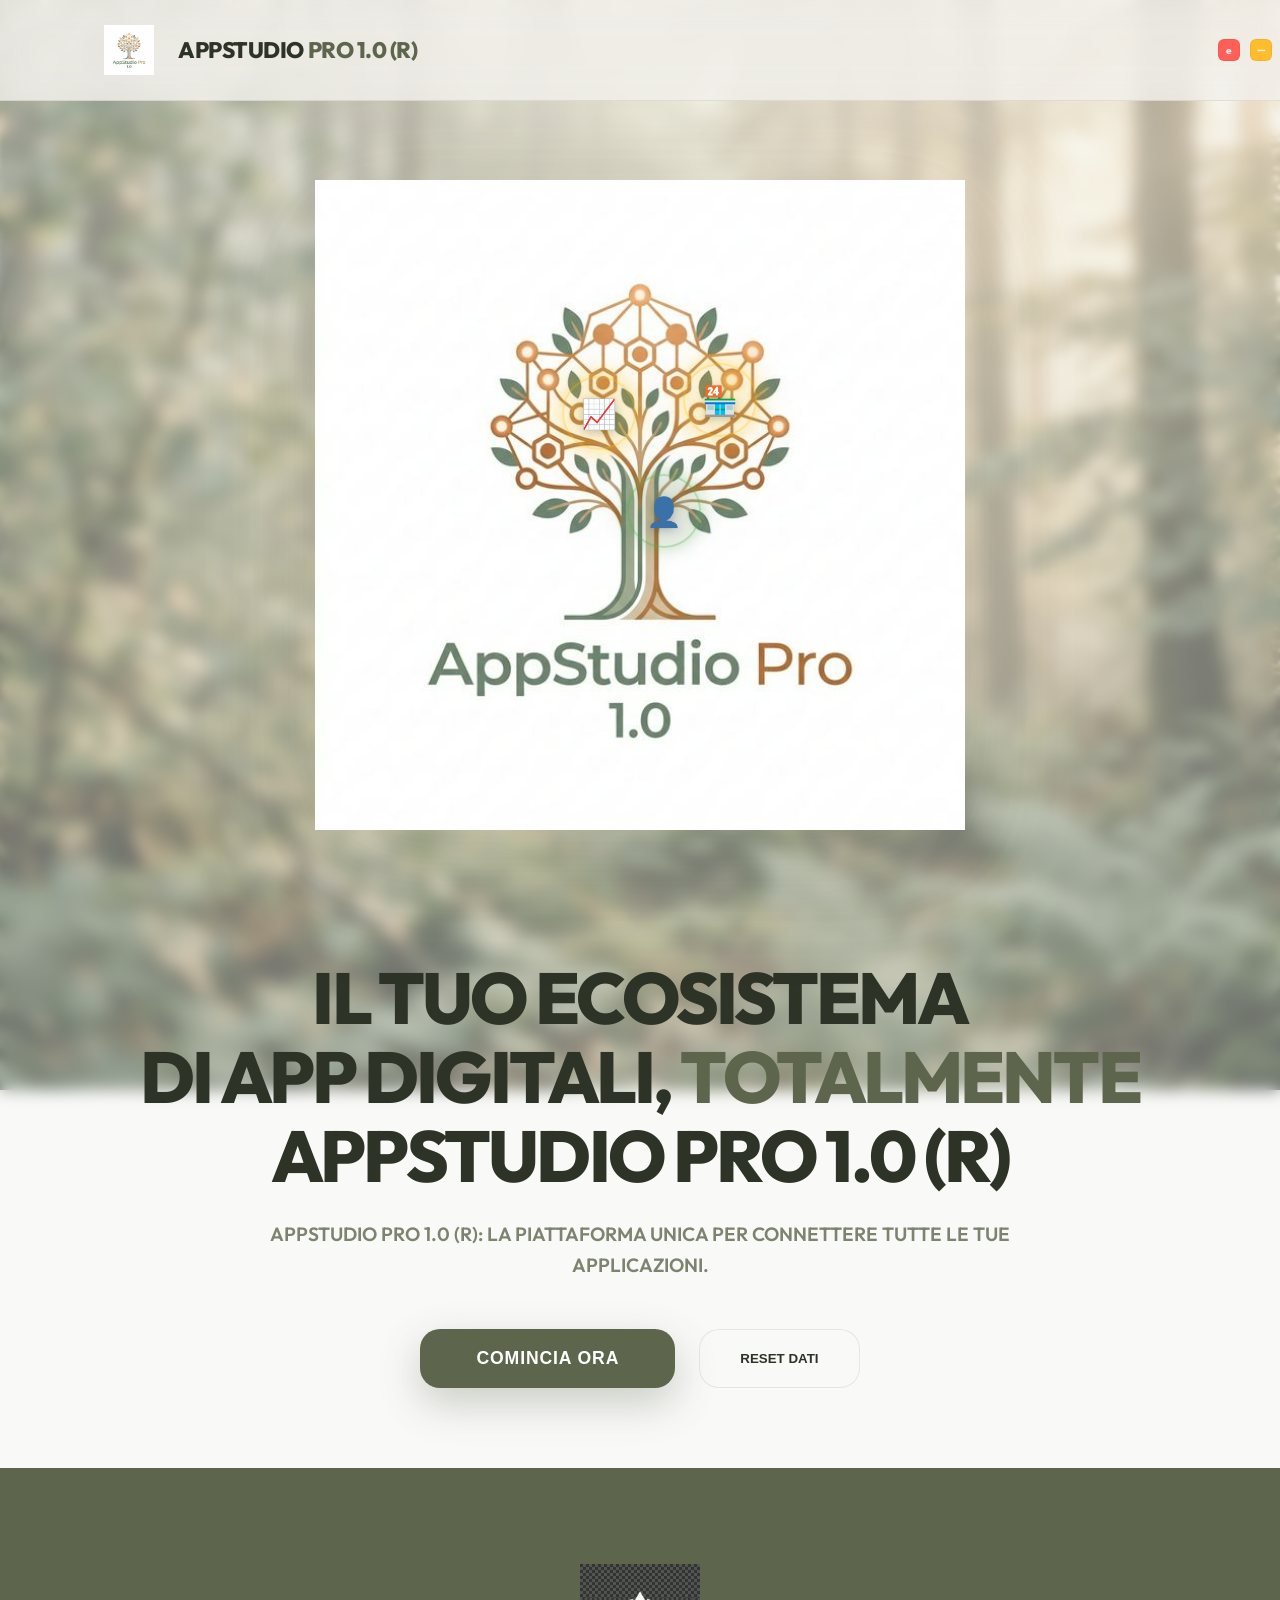
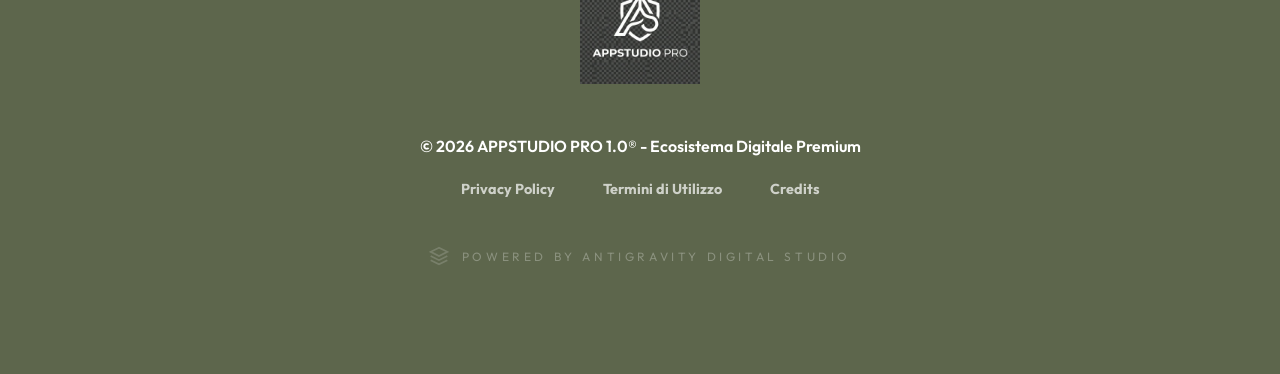
==== commit b6ea2df7: "Fix: Frutti dentro l'albero + rimossa animazione oscillante" ====
--- a/index.html
+++ b/index.html
@@ -46,19 +46,19 @@
                     
                     <!-- Frutti dell'Ecosistema -->
                     <!-- Prima Nota Pro - MATURO (dorato) -->
-                    <a href="prima-nota/index.html" class="fruit fruit-mature" style="top: 18%; left: 28%;" title="Prima Nota Pro - Pronto!">
+                    <a href="prima-nota/index.html" class="fruit fruit-mature" style="top: 30%; left: 38%;" title="Prima Nota Pro - Pronto!">
                         <span class="fruit-icon">📈</span>
                         <span class="fruit-label">Prima Nota</span>
                     </a>
                     
                     <!-- Gestione Magazzino - MATURO (dorato) -->
-                    <a href="warehouse-pro/index.html" class="fruit fruit-mature" style="top: 25%; right: 22%;" title="Gestione Magazzino - Pronto!">
+                    <a href="warehouse-pro/index.html" class="fruit fruit-mature" style="top: 28%; right: 32%;" title="Gestione Magazzino - Pronto!">
                         <span class="fruit-icon">🏪</span>
                         <span class="fruit-label">Magazzino</span>
                     </a>
                     
                     <!-- Gestione Personale - IN MATURAZIONE (verde) -->
-                    <a href="#" class="fruit fruit-growing" style="top: 38%; left: 15%;" title="Gestione Personale - In Sviluppo" onclick="event.preventDefault(); window.showHubModal('Gestione Personale')">
+                    <a href="#" class="fruit fruit-growing" style="top: 45%; left: 48%;" title="Gestione Personale - In Sviluppo" onclick="event.preventDefault(); window.showHubModal('Gestione Personale')">
                         <span class="fruit-icon">👤</span>
                         <span class="fruit-label">Personale</span>
                     </a>
--- a/hub-style.css
+++ b/hub-style.css
@@ -144,13 +144,8 @@
 .ecosystem-tree {
   width: 100%;
   filter: drop-shadow(0 30px 60px rgba(93, 102, 76, 0.2));
-  animation: treeFloat 6s ease-in-out infinite;
-}
-
-@keyframes treeFloat {
-  0%, 100% { transform: translateY(0); }
-  50% { transform: translateY(-20px); }
-}
+}
+
 
 /* --- FRUIT SYSTEM (App Logos on Tree) --- */
 .fruit {
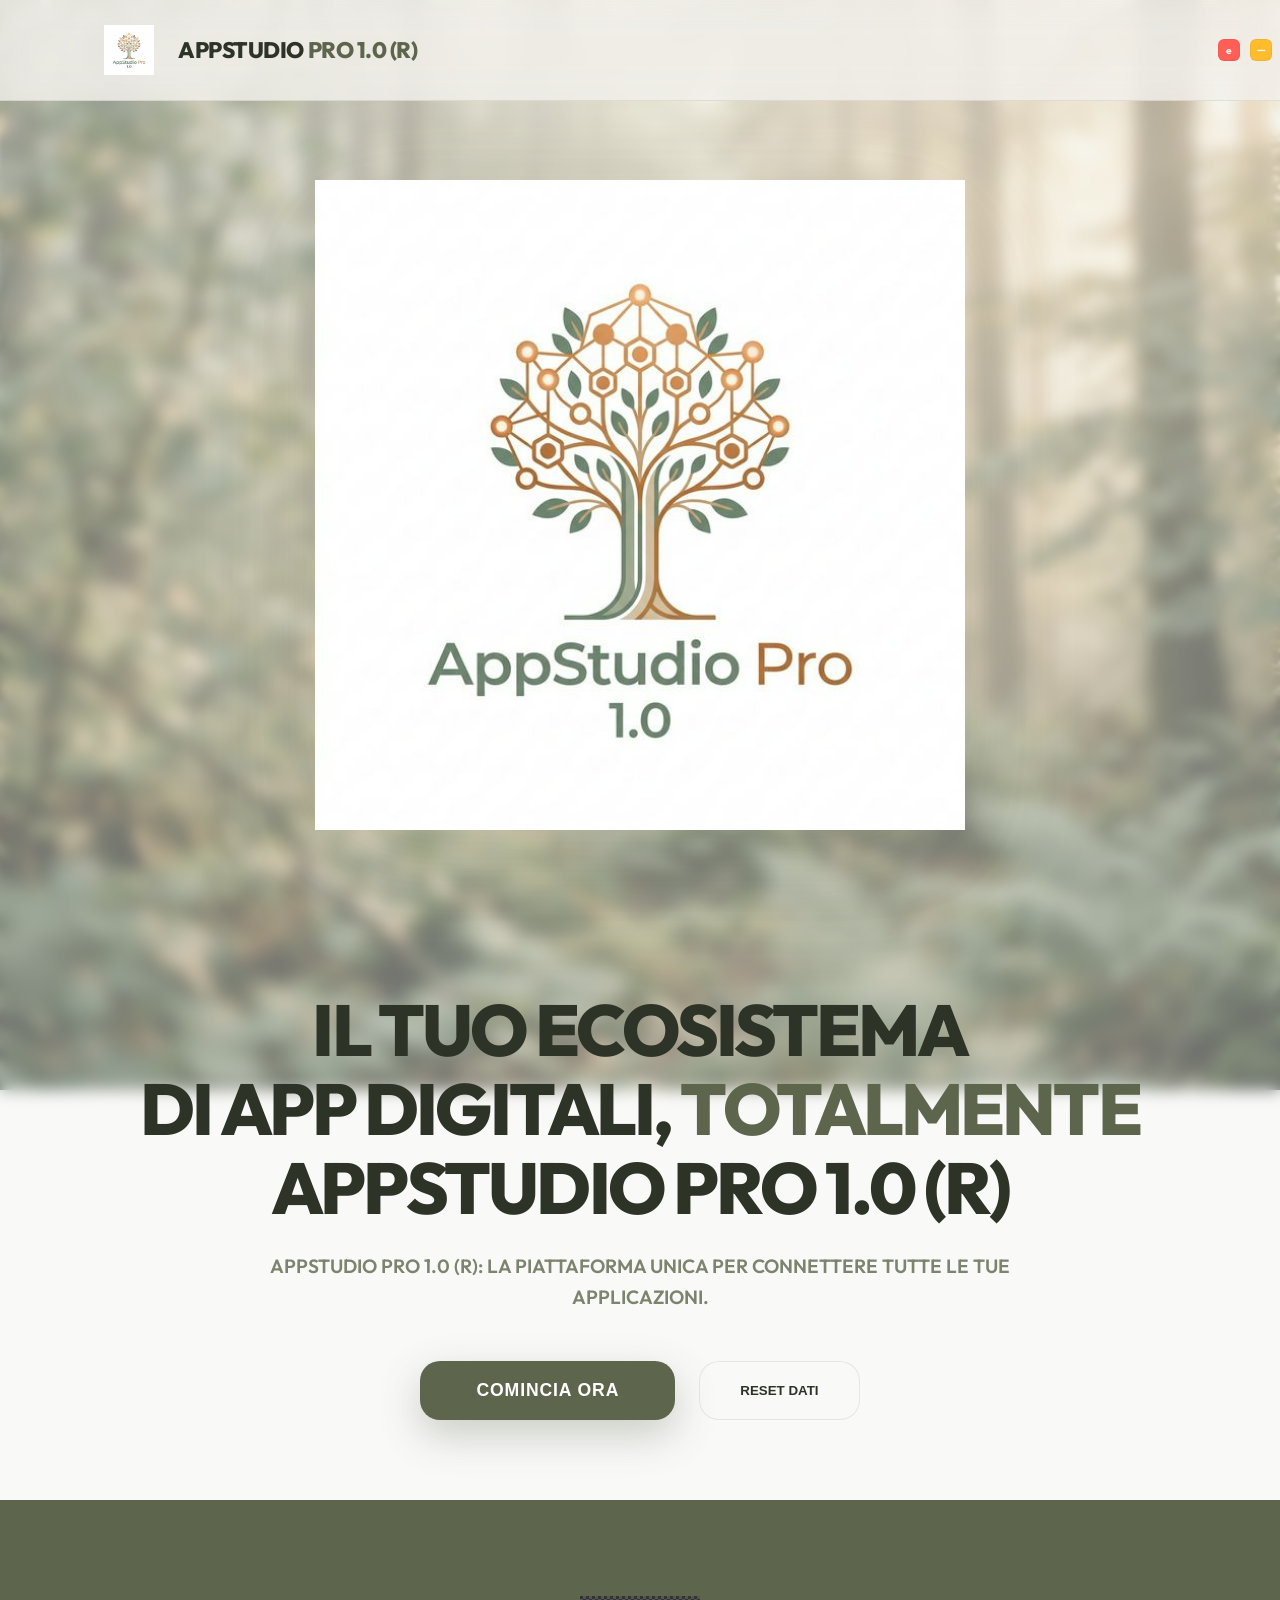
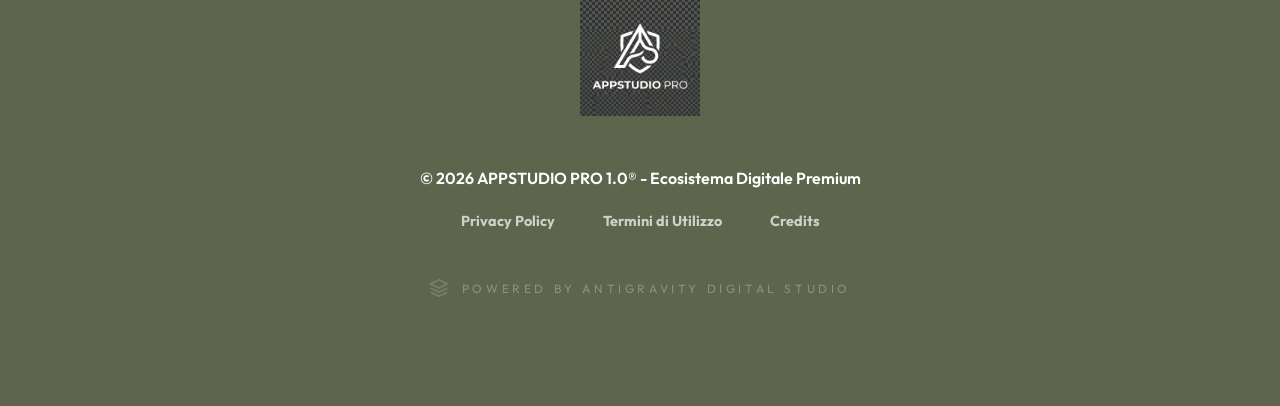
==== commit 003a1347: "Revert: Rimossi frutti dall'albero, ripristinato design originale" ====
--- a/index.html
+++ b/index.html
@@ -41,27 +41,8 @@
 
         <main>
             <section class="hero container fade-in">
-                <div class="ecosystem-tree-container" style="position: relative; max-width: 650px; margin: 0 auto 4rem;">
+                <div class="ecosystem-tree-container">
                     <img src="logo_ecosystem.png" alt="Albero Ecosistema" class="ecosystem-tree">
-                    
-                    <!-- Frutti dell'Ecosistema -->
-                    <!-- Prima Nota Pro - MATURO (dorato) -->
-                    <a href="prima-nota/index.html" class="fruit fruit-mature" style="top: 30%; left: 38%;" title="Prima Nota Pro - Pronto!">
-                        <span class="fruit-icon">📈</span>
-                        <span class="fruit-label">Prima Nota</span>
-                    </a>
-                    
-                    <!-- Gestione Magazzino - MATURO (dorato) -->
-                    <a href="warehouse-pro/index.html" class="fruit fruit-mature" style="top: 28%; right: 32%;" title="Gestione Magazzino - Pronto!">
-                        <span class="fruit-icon">🏪</span>
-                        <span class="fruit-label">Magazzino</span>
-                    </a>
-                    
-                    <!-- Gestione Personale - IN MATURAZIONE (verde) -->
-                    <a href="#" class="fruit fruit-growing" style="top: 45%; left: 48%;" title="Gestione Personale - In Sviluppo" onclick="event.preventDefault(); window.showHubModal('Gestione Personale')">
-                        <span class="fruit-icon">👤</span>
-                        <span class="fruit-label">Personale</span>
-                    </a>
                 </div>
                 
                 <h1 class="hero-title">IL TUO ECOSISTEMA<br>DI APP DIGITALI, <span>TOTALMENTE</span><br>APPSTUDIO PRO 1.0 (R)</h1>
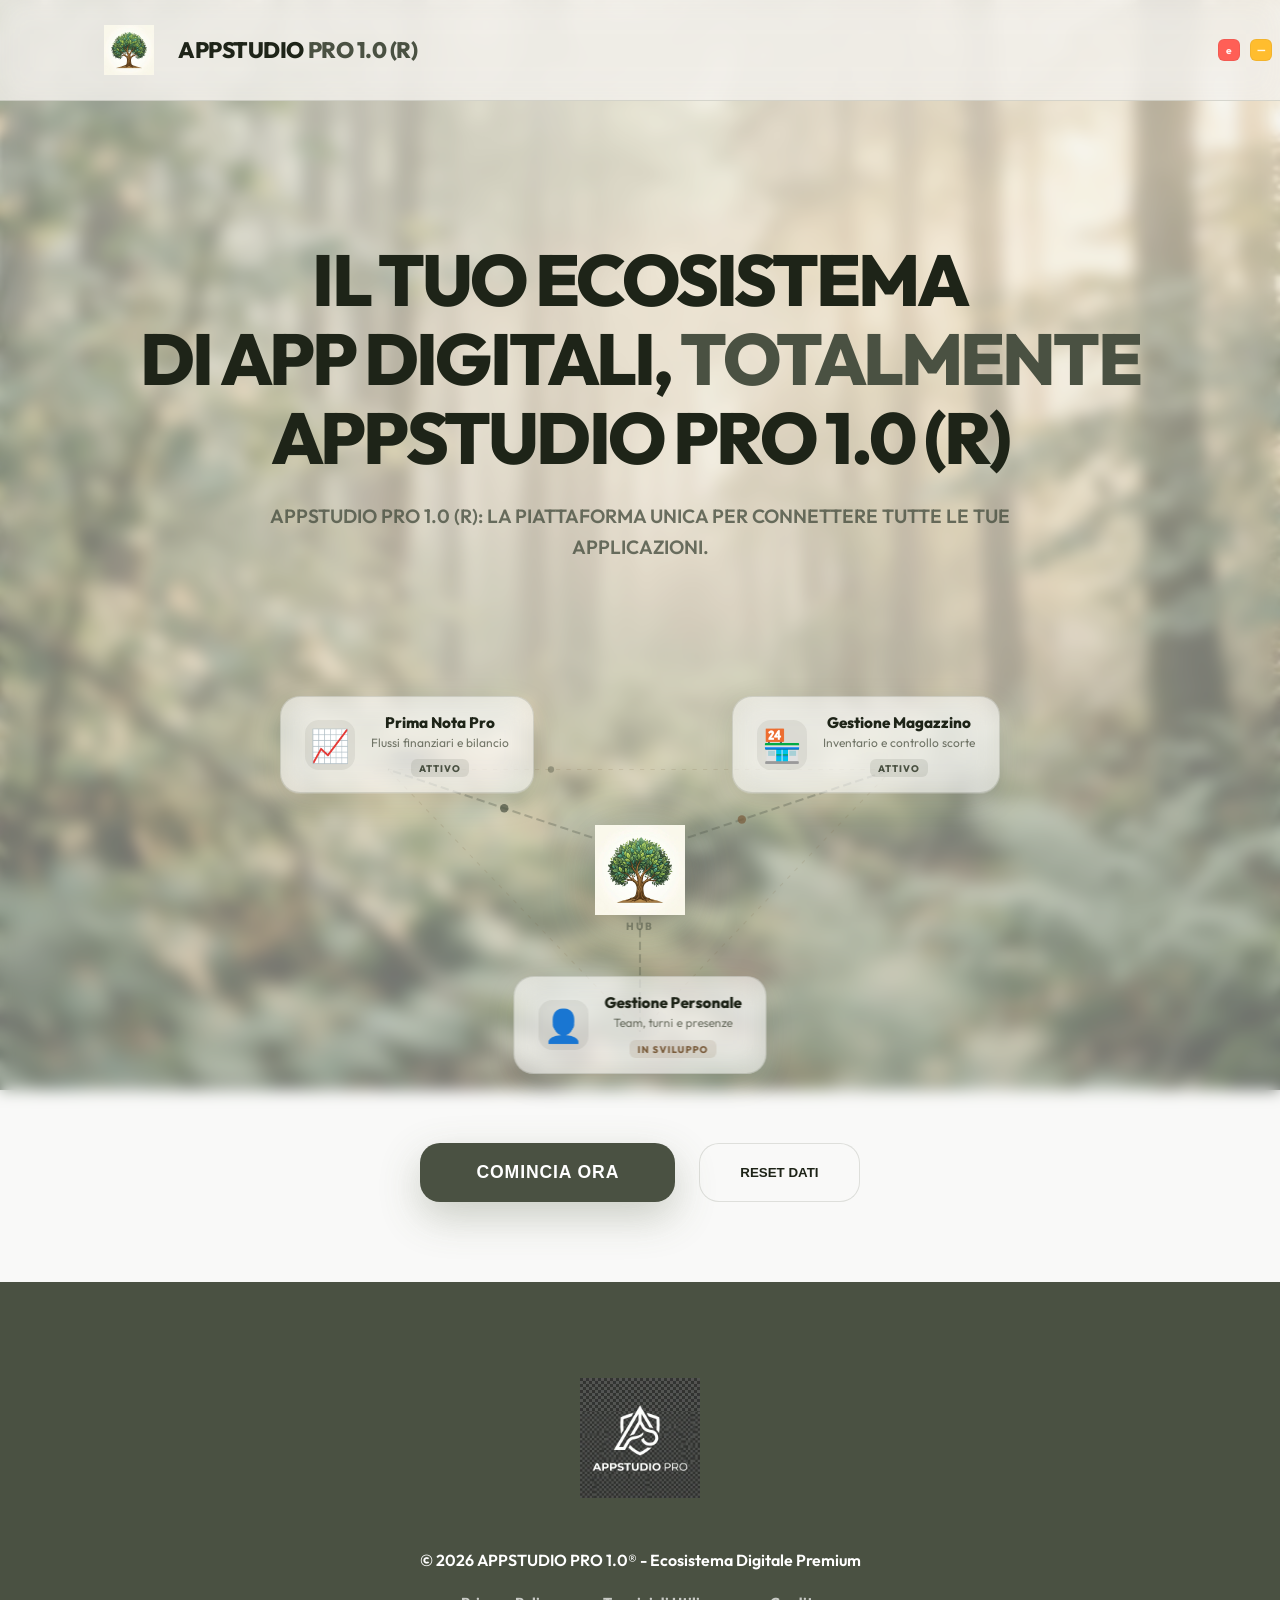
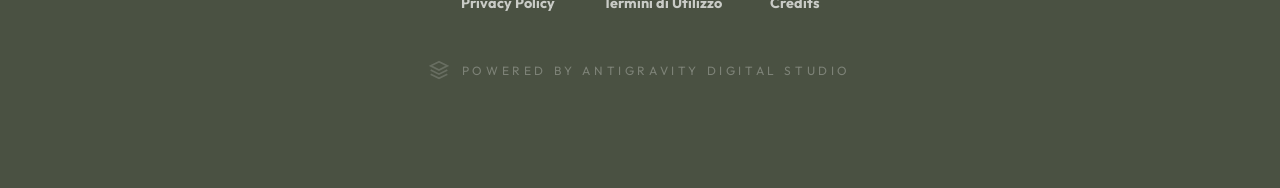
==== commit 543b5258: "Redesign: Homepage orbitale con nodi app connessi e data-dots animati" ====
--- a/index.html
+++ b/index.html
@@ -40,57 +40,112 @@
         </header>
 
         <main>
+            <!-- ═══ HERO: Orbital Ecosystem ═══ -->
             <section class="hero container fade-in">
-                <div class="ecosystem-tree-container">
-                    <img src="logo_ecosystem.png" alt="Albero Ecosistema" class="ecosystem-tree">
-                </div>
-                
                 <h1 class="hero-title">IL TUO ECOSISTEMA<br>DI APP DIGITALI, <span>TOTALMENTE</span><br>APPSTUDIO PRO 1.0 (R)</h1>
                 <p class="hero-subtitle">
                     APPSTUDIO PRO 1.0 (R): LA PIATTAFORMA UNICA PER CONNETTERE TUTTE LE TUE APPLICAZIONI.
                 </p>
-                <div style="display: flex; gap: 1.5rem; justify-content: center;">
+
+                <!-- Orbital Hub Visual -->
+                <div class="orbit-hub">
+                    <!-- SVG Connection Lines -->
+                    <svg class="orbit-lines" viewBox="0 0 700 400" fill="none" xmlns="http://www.w3.org/2000/svg">
+                        <line x1="350" y1="170" x2="110" y2="90" class="conn-line" />
+                        <line x1="350" y1="170" x2="590" y2="90" class="conn-line" />
+                        <line x1="350" y1="170" x2="350" y2="340" class="conn-line" />
+                        <line x1="110" y1="90" x2="590" y2="90" class="conn-line-peer" />
+                        <line x1="590" y1="90" x2="350" y2="340" class="conn-line-peer" />
+                        <line x1="350" y1="340" x2="110" y2="90" class="conn-line-peer" />
+                        <!-- Data dots traveling -->
+                        <circle r="4" fill="var(--eco-accent)" opacity="0.7">
+                            <animateMotion dur="3s" repeatCount="indefinite" path="M350,170 L110,90" />
+                        </circle>
+                        <circle r="4" fill="var(--eco-secondary)" opacity="0.7">
+                            <animateMotion dur="4s" repeatCount="indefinite" path="M350,170 L590,90" />
+                        </circle>
+                        <circle r="3" fill="var(--eco-accent)" opacity="0.4">
+                            <animateMotion dur="5s" repeatCount="indefinite" path="M110,90 L590,90" />
+                        </circle>
+                    </svg>
+
+                    <!-- Centro: Albero Hub -->
+                    <div class="orbit-center">
+                        <img src="logo_ecosystem.png" alt="Albero Ecosistema" class="orbit-tree">
+                        <span class="orbit-center-label">HUB</span>
+                    </div>
+
+                    <!-- Nodo 1: Prima Nota Pro -->
+                    <a href="prima-nota/index.html" class="orbit-node node-1">
+                        <div class="node-icon">📈</div>
+                        <div class="node-info">
+                            <h3>Prima Nota Pro</h3>
+                            <p>Flussi finanziari e bilancio</p>
+                            <span class="node-badge badge-active">ATTIVO</span>
+                        </div>
+                    </a>
+
+                    <!-- Nodo 2: Gestione Magazzino -->
+                    <a href="warehouse-pro/index.html" class="orbit-node node-2">
+                        <div class="node-icon">🏪</div>
+                        <div class="node-info">
+                            <h3>Gestione Magazzino</h3>
+                            <p>Inventario e controllo scorte</p>
+                            <span class="node-badge badge-active">ATTIVO</span>
+                        </div>
+                    </a>
+
+                    <!-- Nodo 3: Gestione Personale -->
+                    <a href="#" class="orbit-node node-3" onclick="event.preventDefault(); window.showHubModal('Gestione Personale')">
+                        <div class="node-icon">👤</div>
+                        <div class="node-info">
+                            <h3>Gestione Personale</h3>
+                            <p>Team, turni e presenze</p>
+                            <span class="node-badge badge-dev">IN SVILUPPO</span>
+                        </div>
+                    </a>
+                </div>
+
+                <div style="display: flex; gap: 1.5rem; justify-content: center; margin-top: 3rem;">
                     <button class="btn-primary" id="main-start-btn" onclick="window.startHub()">COMINCIA ORA</button>
                     <button class="btn-secondary" style="background: rgba(255,255,255,0.05); border: 1px solid var(--eco-glass-border); color: var(--eco-text-title); padding: 1.2rem 2.5rem; border-radius: 20px; font-weight: 800; cursor: pointer;" onclick="window.resetEcosystem()">RESET DATI</button>
                 </div>
             </section>
 
-            <!-- Why Section -->
+            <!-- ═══ WHY Section ═══ -->
             <section id="why" class="container fade-in" style="display: none; padding-top: 5rem;">
                 <h2 style="text-align: center; color: var(--eco-accent); font-weight: 800; letter-spacing: 0.1em; font-size: 0.9rem; text-transform: uppercase; margin-bottom: 3rem;">Perchè APPSTUDIO PRO 1.0 (R)?</h2>
                 <div class="feature-grid">
                     <div class="feature-card">
                         <span class="feature-icon">🌿</span>
                         <h3 style="color: var(--eco-text-title); margin-bottom: 1rem;">INTEGRAZIONE SEMPLICE</h3>
-                        <p style="font-size: 0.95rem; opacity: 0.8;">Integrazione connessa e semplice</p>
+                        <p style="font-size: 0.95rem; opacity: 0.8;">Ogni app parla la stessa lingua, sincronizzando dati e processi istantaneamente.</p>
                     </div>
                     <div class="feature-card">
                         <span class="feature-icon">⚡</span>
                         <h3 style="color: var(--eco-text-title); margin-bottom: 1rem;">MASSIMA EFFICIENZA</h3>
-                        <p style="font-size: 0.95rem; opacity: 0.8;">Massima efficienza e affidabilità</p>
+                        <p style="font-size: 0.95rem; opacity: 0.8;">Elimina le ridondanze e focalizzati sulla crescita con strumenti ottimizzati.</p>
                     </div>
                     <div class="feature-card">
                         <span class="feature-icon">🛡️</span>
                         <h3 style="color: var(--eco-text-title); margin-bottom: 1rem;">DATI SICURI</h3>
-                        <p style="font-size: 0.95rem; opacity: 0.8;">Dati sicuri in locale e nel cloud</p>
-                    </div>
-                </div>
-            </section>
-
-            <!-- Status Section -->
+                        <p style="font-size: 0.95rem; opacity: 0.8;">Crittografia avanzata e backup cloud automatici per proteggere il tuo patrimonio.</p>
+                    </div>
+                </div>
+            </section>
+
+            <!-- Status -->
             <section class="status-section container fade-in" id="status-section" style="display: none;">
                 <h2 style="font-size: 2.2rem; font-weight: 800; color: var(--eco-text-title); margin-bottom: 2rem;">Il Tuo Ecosistema in Azione</h2>
-                <div class="status-badge">
-                    <div class="pulse-dot"></div>
-                    Sincronizzazione Attiva
-                </div>
-            </section>
-
+                <div class="status-badge"><div class="pulse-dot"></div>Sincronizzazione Attiva</div>
+            </section>
+
+            <!-- ═══ App Cards (after COMINCIA ORA) ═══ -->
             <section id="apps" class="container fade-in" style="display: none; padding: 100px 0;">
-                <h2 style="font-size: 3rem; font-weight: 800; color: var(--eco-text-title); text-align: center; margin-bottom: 5rem;">Sfoglia l'Ecosistema</h2>
+                <h2 style="font-size: 3rem; font-weight: 800; color: var(--eco-text-title); text-align: center; margin-bottom: 2rem;">Sfoglia l'Ecosistema</h2>
+                <p style="text-align: center; color: var(--eco-text-body); margin-bottom: 5rem; font-size: 1.1rem; opacity: 0.7;">Ogni modulo funziona in autonomia, ma insieme creano qualcosa di straordinario.</p>
                 
                 <div class="app-grid">
-                    <!-- Prima Nota Pro -->
                     <a href="prima-nota/index.html" class="glass-card app-card" style="padding-top:1.5rem;">
                         <div class="window-controls" style="align-self: flex-start; margin-bottom: 2.5rem; margin-top: -0.5rem; pointer-events: auto;">
                             <div class="win-dot red" onclick="event.preventDefault(); this.closest('.app-card').style.display='none'"></div>
@@ -103,25 +158,23 @@
                         <div style="margin-top: 2.5rem; color: var(--eco-accent); font-weight: 800; font-size: 0.85rem; letter-spacing: 0.1em; text-transform: uppercase;">ACCEDI AL MODULO →</div>
                     </a>
 
-                    <!-- Gestione Personale -->
                     <a href="#" class="glass-card app-card" style="text-decoration: none; color: inherit; padding-top:1.5rem;" onclick="window.showHubModal('Gestione Personale')">
                         <div class="window-controls" style="align-self: flex-start; margin-bottom: 2.5rem; margin-top: -0.5rem;">
                             <div class="win-dot red" onclick="event.preventDefault(); this.closest('.app-card').style.display='none'"></div>
                             <div class="win-dot yellow" onclick="event.preventDefault(); window.toggleHubWindow(this.closest('.app-card'), 'minimized')"></div>
                             <div class="win-dot green" onclick="event.preventDefault(); window.toggleHubWindow(this.closest('.app-card'), 'maximized')"></div>
                         </div>
-                        <div class="app-icon" style="background: linear-gradient(135deg, #ad8b6a 0%, #8c6c4c 100%);">👤</div>
+                        <div class="app-icon" style="background: linear-gradient(135deg, #9a7a5a 0%, #7a5c3c 100%);">👤</div>
                         <h3>Gestione Personale</h3>
                         <p>Organizza il tuo team, turni, presenze e buste paga. Il tuo ufficio risorse umane digitale.</p>
                         <div style="margin-top: 2.5rem; color: var(--eco-secondary); font-weight: 800; font-size: 0.85rem; letter-spacing: 0.1em; text-transform: uppercase;">IN SVILUPPO 🔧</div>
                     </a>
 
-                    <!-- Gestione Magazzino -->
                     <a href="warehouse-pro/index.html" class="glass-card app-card" style="text-decoration: none; color: inherit; padding-top:1.5rem;">
                         <div class="window-controls" style="align-self: flex-start; margin-bottom: 2.5rem; margin-top: -0.5rem;">
                             <div class="win-dot red"></div><div class="win-dot yellow"></div><div class="win-dot green"></div>
                         </div>
-                        <div class="app-icon" style="background: linear-gradient(135deg, #7d8c6a 0%, #5d664c 100%);">🏪</div>
+                        <div class="app-icon" style="background: linear-gradient(135deg, #5d664c 0%, #3e4433 100%);">🏪</div>
                         <h3>Gestione Magazzino</h3>
                         <p>Inventario dinamico, controllo scorte e analisi del deterioramento. Gestisci ogni pezzo con precisione.</p>
                         <div style="margin-top: 2.5rem; color: var(--eco-accent); font-weight: 800; font-size: 0.85rem; letter-spacing: 0.1em; text-transform: uppercase;">ACCEDI AL MODULO →</div>
@@ -129,7 +182,7 @@
                 </div>
             </section>
 
-            <!-- Features Section -->
+            <!-- Features -->
             <section class="container fade-in" id="features-section" style="display: none; padding-bottom: 150px;">
                 <div style="display: grid; grid-template-columns: repeat(auto-fit, minmax(300px, 1fr)); gap: 4rem;">
                     <div class="glass-card" style="padding: 3rem; text-align: center;">
@@ -161,7 +214,6 @@
                     <svg width="20" height="20" viewBox="0 0 24 24" fill="none" stroke="currentColor" stroke-width="2" style="opacity: 0.6;"><path d="M12 2L2 7l10 5 10-5-10-5zM2 17l10 5 10-5M2 12l10 5 10-5"/></svg>
                     Powered by Antigravity Digital Studio
                 </p>
-
             </div>
         </footer>
     </div>
@@ -220,19 +272,15 @@
                     <div class="modal-body">
                         <h2 style="font-size:1.8rem; margin-bottom:1rem; color:var(--eco-text-title);">Connessione Mobile</h2>
                         <p style="margin-bottom:2rem; opacity:0.7; font-size:0.9rem;">Configura il tuo database Supabase per sincronizzare i dati con il tuo smartphone Android.</p>
-                        
                         <div style="margin-bottom:1.5rem;">
                             <label style="display:block; font-weight:800; font-size:0.75rem; color:var(--eco-accent); margin-bottom:0.5rem; text-transform:uppercase;">Supabase Project URL</label>
                             <input type="text" id="set-url" value="${url}" placeholder="https://xyz.supabase.co" class="hub-input" style="margin-bottom:0;">
                         </div>
-                        
                         <div style="margin-bottom:2rem;">
                             <label style="display:block; font-weight:800; font-size:0.75rem; color:var(--eco-accent); margin-bottom:0.5rem; text-transform:uppercase;">Supabase Anon Key</label>
                             <input type="password" id="set-key" value="${key}" placeholder="eyJhbG..." class="hub-input" style="margin-bottom:0;">
                         </div>
-
                         <button class="btn-primary" style="width:100%;" onclick="window.saveCloudSettings()">SALVA E ATTIVA CLOUD ☁️</button>
-                        
                         <div style="margin-top:2rem; padding:1.5rem; background:rgba(93,102,76,0.05); border-radius:16px; border:1px solid var(--eco-glass-border);">
                             <h4 style="margin:0 0 0.5rem 0; font-size:0.85rem; color:var(--eco-accent);">Guida Mobile Rapida</h4>
                             <p style="font-size:0.8rem; margin:0; opacity:0.7;">1. Copia i dati dal tuo account Supabase.<br>2. Salva qui sul computer.<br>3. Apri lo stesso link dal tuo Android e troverai tutto già configurato!</p>
--- a/hub-style.css
+++ b/hub-style.css
@@ -1,14 +1,14 @@
 :root {
-  --eco-primary: #f2f2ef;
-  --eco-accent: #5d664c;
-  --eco-accent-dark: #3e4433;
-  --eco-secondary: #8c6c4c;
-  --eco-secondary-light: #ad8b6a;
-  --eco-text-title: #2d3326;
-  --eco-text-body: #4a5142;
-  --eco-glass-bg: rgba(255, 255, 255, 0.5);
-  --eco-glass-border: rgba(93, 102, 76, 0.12);
-  --eco-shadow: 0 20px 50px rgba(93, 102, 76, 0.15);
+  --eco-primary: #e8e5df;
+  --eco-accent: #4a5142;
+  --eco-accent-dark: #2d3326;
+  --eco-secondary: #7a5c3c;
+  --eco-secondary-light: #9a7a5a;
+  --eco-text-title: #1e2418;
+  --eco-text-body: #3e4433;
+  --eco-glass-bg: rgba(255, 255, 255, 0.45);
+  --eco-glass-border: rgba(62, 68, 51, 0.15);
+  --eco-shadow: 0 20px 50px rgba(62, 68, 51, 0.2);
   --eco-radius: 40px;
 }
 
@@ -143,9 +143,151 @@
 
 .ecosystem-tree {
   width: 100%;
-  filter: drop-shadow(0 30px 60px rgba(93, 102, 76, 0.2));
-}
-
+  filter: drop-shadow(0 30px 60px rgba(62, 68, 51, 0.2));
+}
+
+/* ═══ ORBITAL HUB SYSTEM ═══ */
+.orbit-hub {
+    position: relative;
+    width: 100%;
+    max-width: 750px;
+    height: 420px;
+    margin: 4rem auto 0;
+}
+
+.orbit-lines {
+    position: absolute;
+    top: 0; left: 0;
+    width: 100%; height: 100%;
+    z-index: 1;
+}
+
+.conn-line {
+    stroke: var(--eco-accent);
+    stroke-width: 2;
+    stroke-dasharray: 8 4;
+    opacity: 0.3;
+}
+
+.conn-line-peer {
+    stroke: var(--eco-secondary);
+    stroke-width: 1;
+    stroke-dasharray: 4 6;
+    opacity: 0.15;
+}
+
+/* Centro */
+.orbit-center {
+    position: absolute;
+    top: 50%;
+    left: 50%;
+    transform: translate(-50%, -55%);
+    width: 120px; height: 120px;
+    display: flex; flex-direction: column;
+    align-items: center; justify-content: center;
+    z-index: 5;
+}
+
+.orbit-tree {
+    width: 90px;
+    filter: drop-shadow(0 10px 25px rgba(62, 68, 51, 0.3));
+}
+
+.orbit-center-label {
+    font-size: 0.65rem;
+    font-weight: 800;
+    letter-spacing: 0.2em;
+    color: var(--eco-accent);
+    margin-top: 0.3rem;
+    opacity: 0.5;
+}
+
+/* Nodi App */
+.orbit-node {
+    position: absolute;
+    display: flex;
+    align-items: center;
+    gap: 1rem;
+    padding: 1rem 1.5rem;
+    background: var(--eco-glass-bg);
+    backdrop-filter: blur(15px);
+    border: 1px solid var(--eco-glass-border);
+    border-radius: 20px;
+    text-decoration: none;
+    color: inherit;
+    z-index: 10;
+    transition: all 0.4s cubic-bezier(0.19, 1, 0.22, 1);
+    box-shadow: 0 8px 30px rgba(62, 68, 51, 0.1);
+}
+
+.orbit-node:hover {
+    transform: translateY(-4px) scale(1.03);
+    box-shadow: 0 15px 40px rgba(62, 68, 51, 0.2);
+    border-color: var(--eco-accent);
+}
+
+.node-1 { top: 5%; left: 2%; }
+.node-2 { top: 5%; right: 2%; }
+.node-3 { bottom: 5%; left: 50%; transform: translateX(-50%); }
+.node-3:hover { transform: translateX(-50%) translateY(-4px) scale(1.03); }
+
+.node-icon {
+    font-size: 2rem;
+    width: 50px; height: 50px;
+    display: flex; align-items: center; justify-content: center;
+    background: rgba(62, 68, 51, 0.08);
+    border-radius: 14px;
+    flex-shrink: 0;
+}
+
+.node-info h3 {
+    font-size: 0.95rem;
+    font-weight: 800;
+    color: var(--eco-text-title);
+    margin: 0 0 0.2rem;
+}
+
+.node-info p {
+    font-size: 0.75rem;
+    color: var(--eco-text-body);
+    margin: 0 0 0.4rem;
+    opacity: 0.7;
+}
+
+.node-badge {
+    font-size: 0.6rem;
+    font-weight: 800;
+    letter-spacing: 0.1em;
+    padding: 3px 8px;
+    border-radius: 6px;
+    text-transform: uppercase;
+}
+
+.badge-active {
+    background: rgba(74, 81, 66, 0.12);
+    color: var(--eco-accent);
+}
+
+.badge-dev {
+    background: rgba(122, 92, 60, 0.12);
+    color: var(--eco-secondary);
+}
+
+/* Mobile Orbital */
+@media (max-width: 768px) {
+    .orbit-hub {
+        height: auto;
+        display: flex;
+        flex-direction: column;
+        align-items: center;
+        gap: 1rem;
+        padding: 2rem 0;
+    }
+    .orbit-lines { display: none; }
+    .orbit-center { position: relative; top: auto; left: auto; transform: none; margin-bottom: 1rem; }
+    .orbit-node { position: relative; top: auto !important; left: auto !important; right: auto !important; bottom: auto !important; transform: none !important; width: 90%; }
+    .orbit-node:hover { transform: translateY(-4px) scale(1.02) !important; }
+}
 
 /* --- FRUIT SYSTEM (App Logos on Tree) --- */
 .fruit {
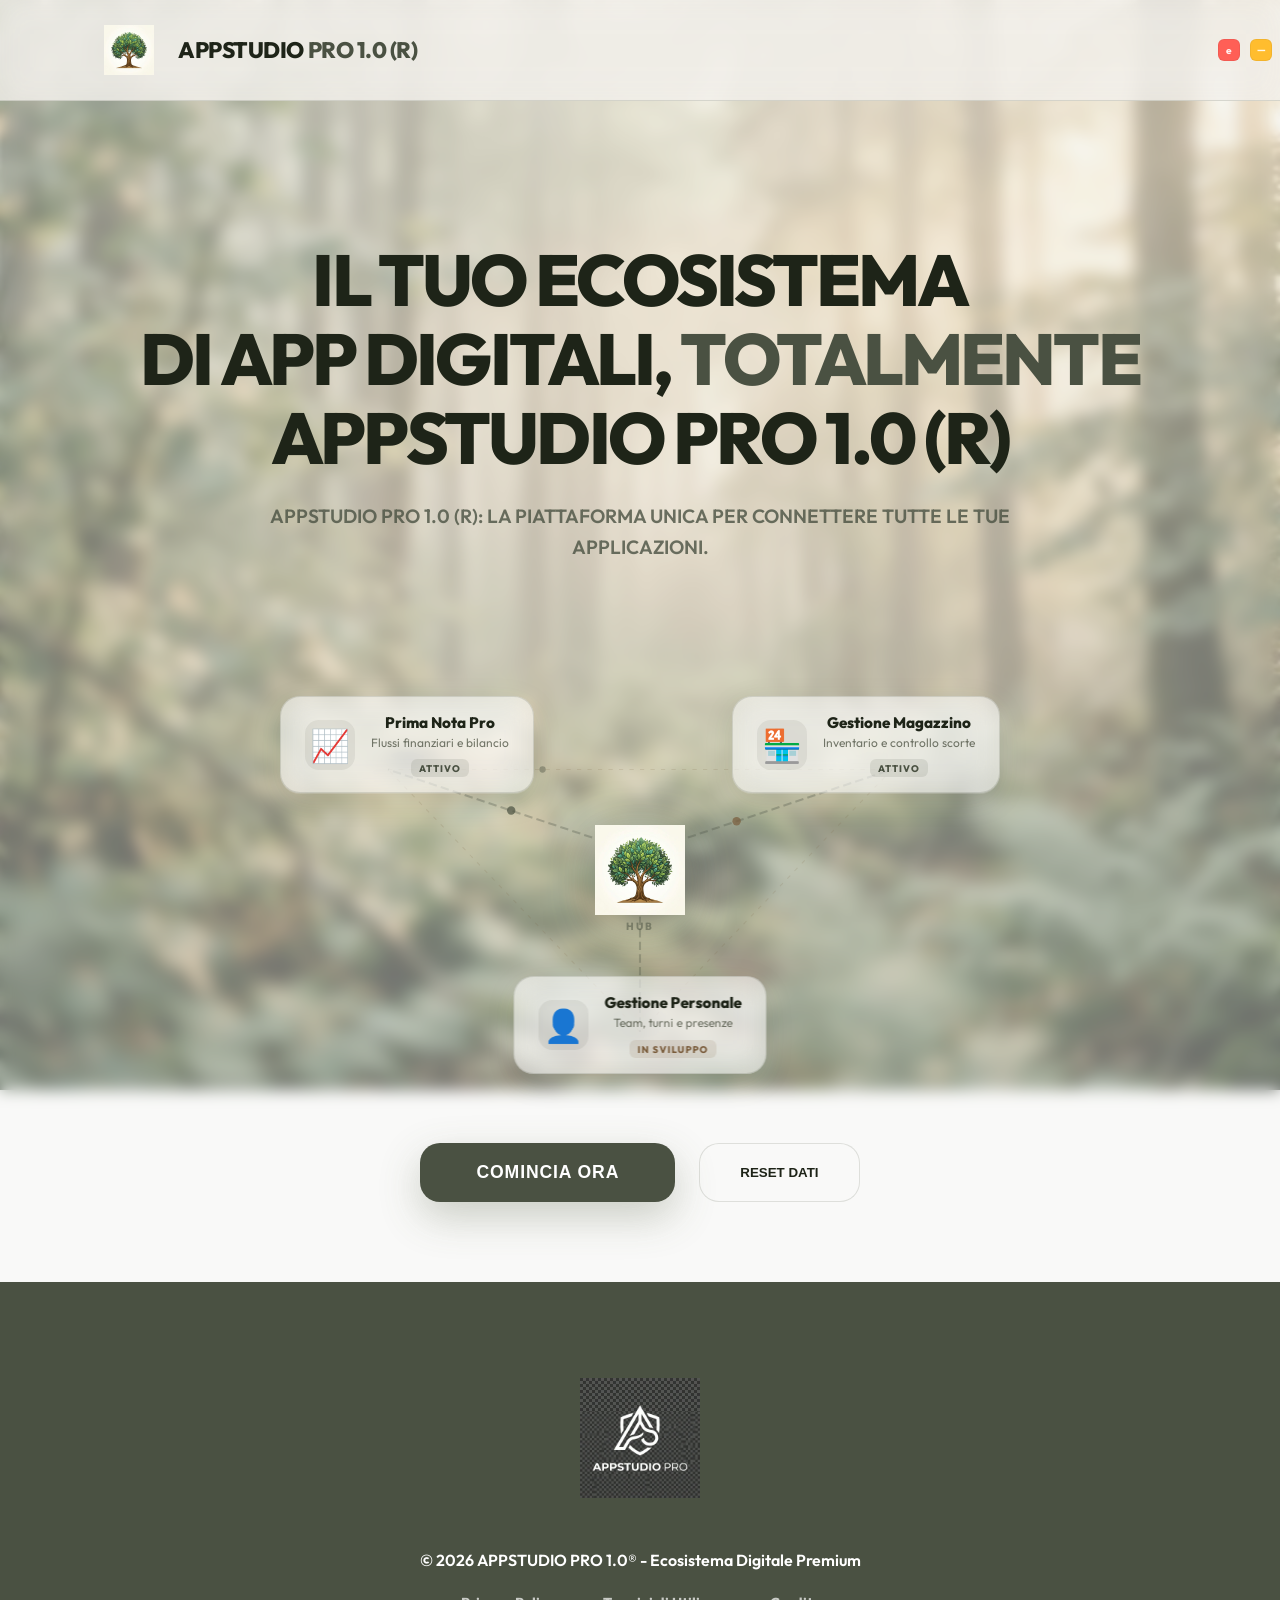
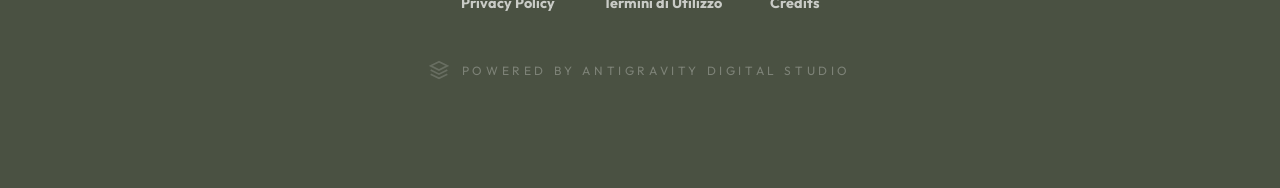
==== commit a1e11ba3: "Rimosse carte features duplicate" ====
--- a/index.html
+++ b/index.html
@@ -182,23 +182,7 @@
                 </div>
             </section>
 
-            <!-- Features -->
-            <section class="container fade-in" id="features-section" style="display: none; padding-bottom: 150px;">
-                <div style="display: grid; grid-template-columns: repeat(auto-fit, minmax(300px, 1fr)); gap: 4rem;">
-                    <div class="glass-card" style="padding: 3rem; text-align: center;">
-                        <h4 style="font-size: 1.4rem; color: var(--eco-text-title); margin-bottom: 1rem; font-weight: 800;">INTEGRAZIONE SEMPLICE</h4>
-                        <p>Ogni app nell'ecosistema parla la stessa lingua, sincronizzando dati e processi istantaneamente.</p>
-                    </div>
-                    <div class="glass-card" style="padding: 3rem; text-align: center;">
-                        <h4 style="font-size: 1.4rem; color: var(--eco-text-title); margin-bottom: 1rem; font-weight: 800;">MASSIMA EFFICIENZA</h4>
-                        <p>Elimina le ridondanze e focalizzati sulla crescita grazie a strumenti ottimizzati per le tue performance.</p>
-                    </div>
-                    <div class="glass-card" style="padding: 3rem; text-align: center;">
-                        <h4 style="font-size: 1.4rem; color: var(--eco-text-title); margin-bottom: 1rem; font-weight: 800;">DATI SICURI</h4>
-                        <p>Crittografia di grado militare e backup cloud automatici per proteggere il patrimonio della tua azienda.</p>
-                    </div>
-                </div>
-            </section>
+
         </main>
 
         <footer style="padding: 6rem 0; background: var(--eco-accent); color: rgba(255,255,255,0.7); text-align: center;">
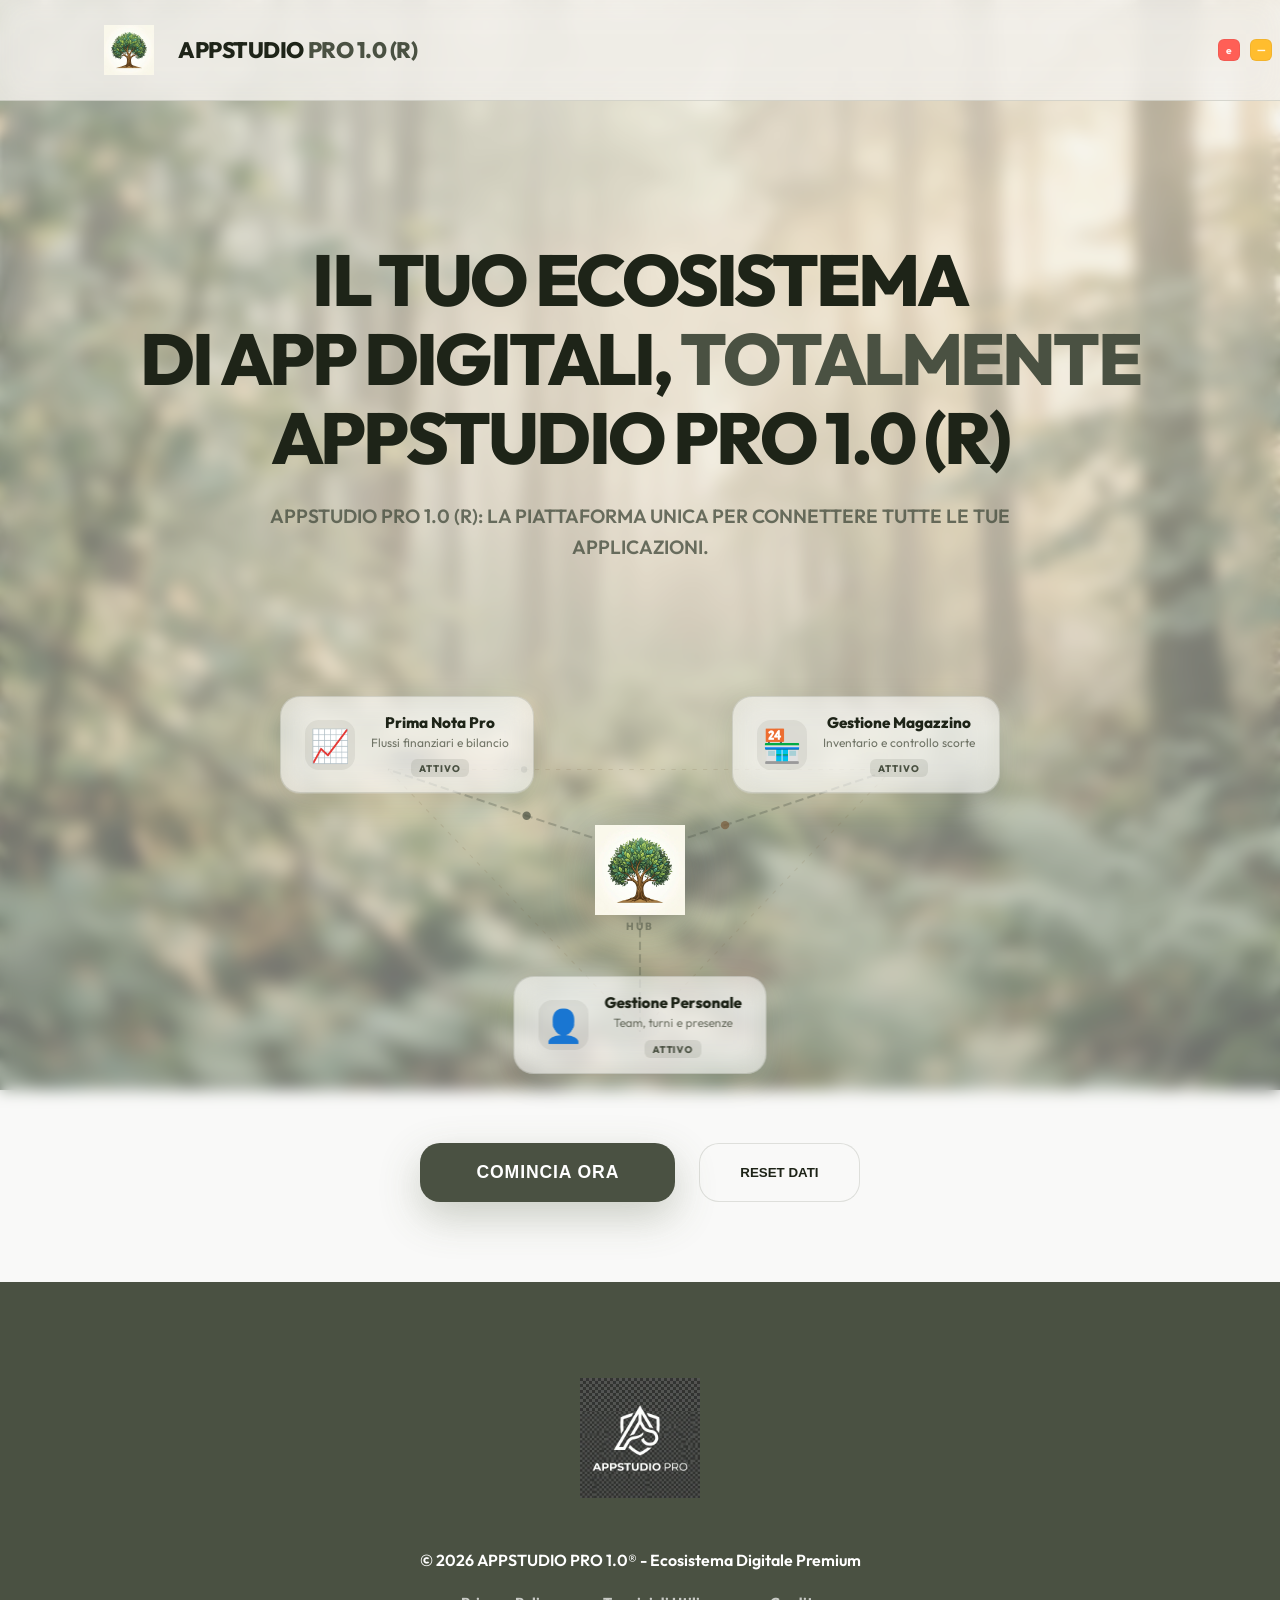
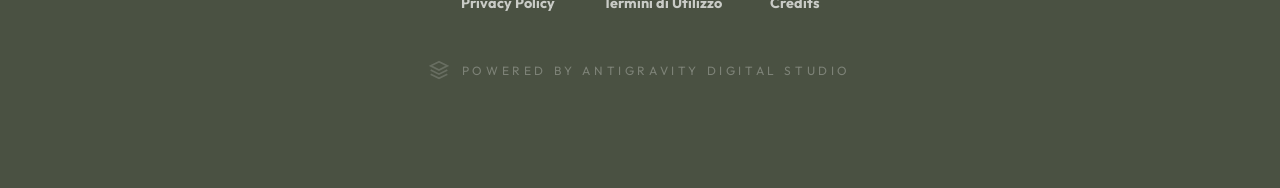
==== commit 550ddcc7: "Nuovo modulo: Gestione Personale completa con 6 sottomoduli HR" ====
--- a/index.html
+++ b/index.html
@@ -96,12 +96,12 @@
                     </a>
 
                     <!-- Nodo 3: Gestione Personale -->
-                    <a href="#" class="orbit-node node-3" onclick="event.preventDefault(); window.showHubModal('Gestione Personale')">
+                    <a href="gestione-personale/index.html" class="orbit-node node-3">
                         <div class="node-icon">👤</div>
                         <div class="node-info">
                             <h3>Gestione Personale</h3>
                             <p>Team, turni e presenze</p>
-                            <span class="node-badge badge-dev">IN SVILUPPO</span>
+                            <span class="node-badge badge-active">ATTIVO</span>
                         </div>
                     </a>
                 </div>
@@ -158,7 +158,7 @@
                         <div style="margin-top: 2.5rem; color: var(--eco-accent); font-weight: 800; font-size: 0.85rem; letter-spacing: 0.1em; text-transform: uppercase;">ACCEDI AL MODULO →</div>
                     </a>
 
-                    <a href="#" class="glass-card app-card" style="text-decoration: none; color: inherit; padding-top:1.5rem;" onclick="window.showHubModal('Gestione Personale')">
+                    <a href="gestione-personale/index.html" class="glass-card app-card" style="text-decoration: none; color: inherit; padding-top:1.5rem;">
                         <div class="window-controls" style="align-self: flex-start; margin-bottom: 2.5rem; margin-top: -0.5rem;">
                             <div class="win-dot red" onclick="event.preventDefault(); this.closest('.app-card').style.display='none'"></div>
                             <div class="win-dot yellow" onclick="event.preventDefault(); window.toggleHubWindow(this.closest('.app-card'), 'minimized')"></div>
@@ -167,7 +167,7 @@
                         <div class="app-icon" style="background: linear-gradient(135deg, #9a7a5a 0%, #7a5c3c 100%);">👤</div>
                         <h3>Gestione Personale</h3>
                         <p>Organizza il tuo team, turni, presenze e buste paga. Il tuo ufficio risorse umane digitale.</p>
-                        <div style="margin-top: 2.5rem; color: var(--eco-secondary); font-weight: 800; font-size: 0.85rem; letter-spacing: 0.1em; text-transform: uppercase;">IN SVILUPPO 🔧</div>
+                        <div style="margin-top: 2.5rem; color: var(--eco-accent); font-weight: 800; font-size: 0.85rem; letter-spacing: 0.1em; text-transform: uppercase;">ACCEDI AL MODULO →</div>
                     </a>
 
                     <a href="warehouse-pro/index.html" class="glass-card app-card" style="text-decoration: none; color: inherit; padding-top:1.5rem;">
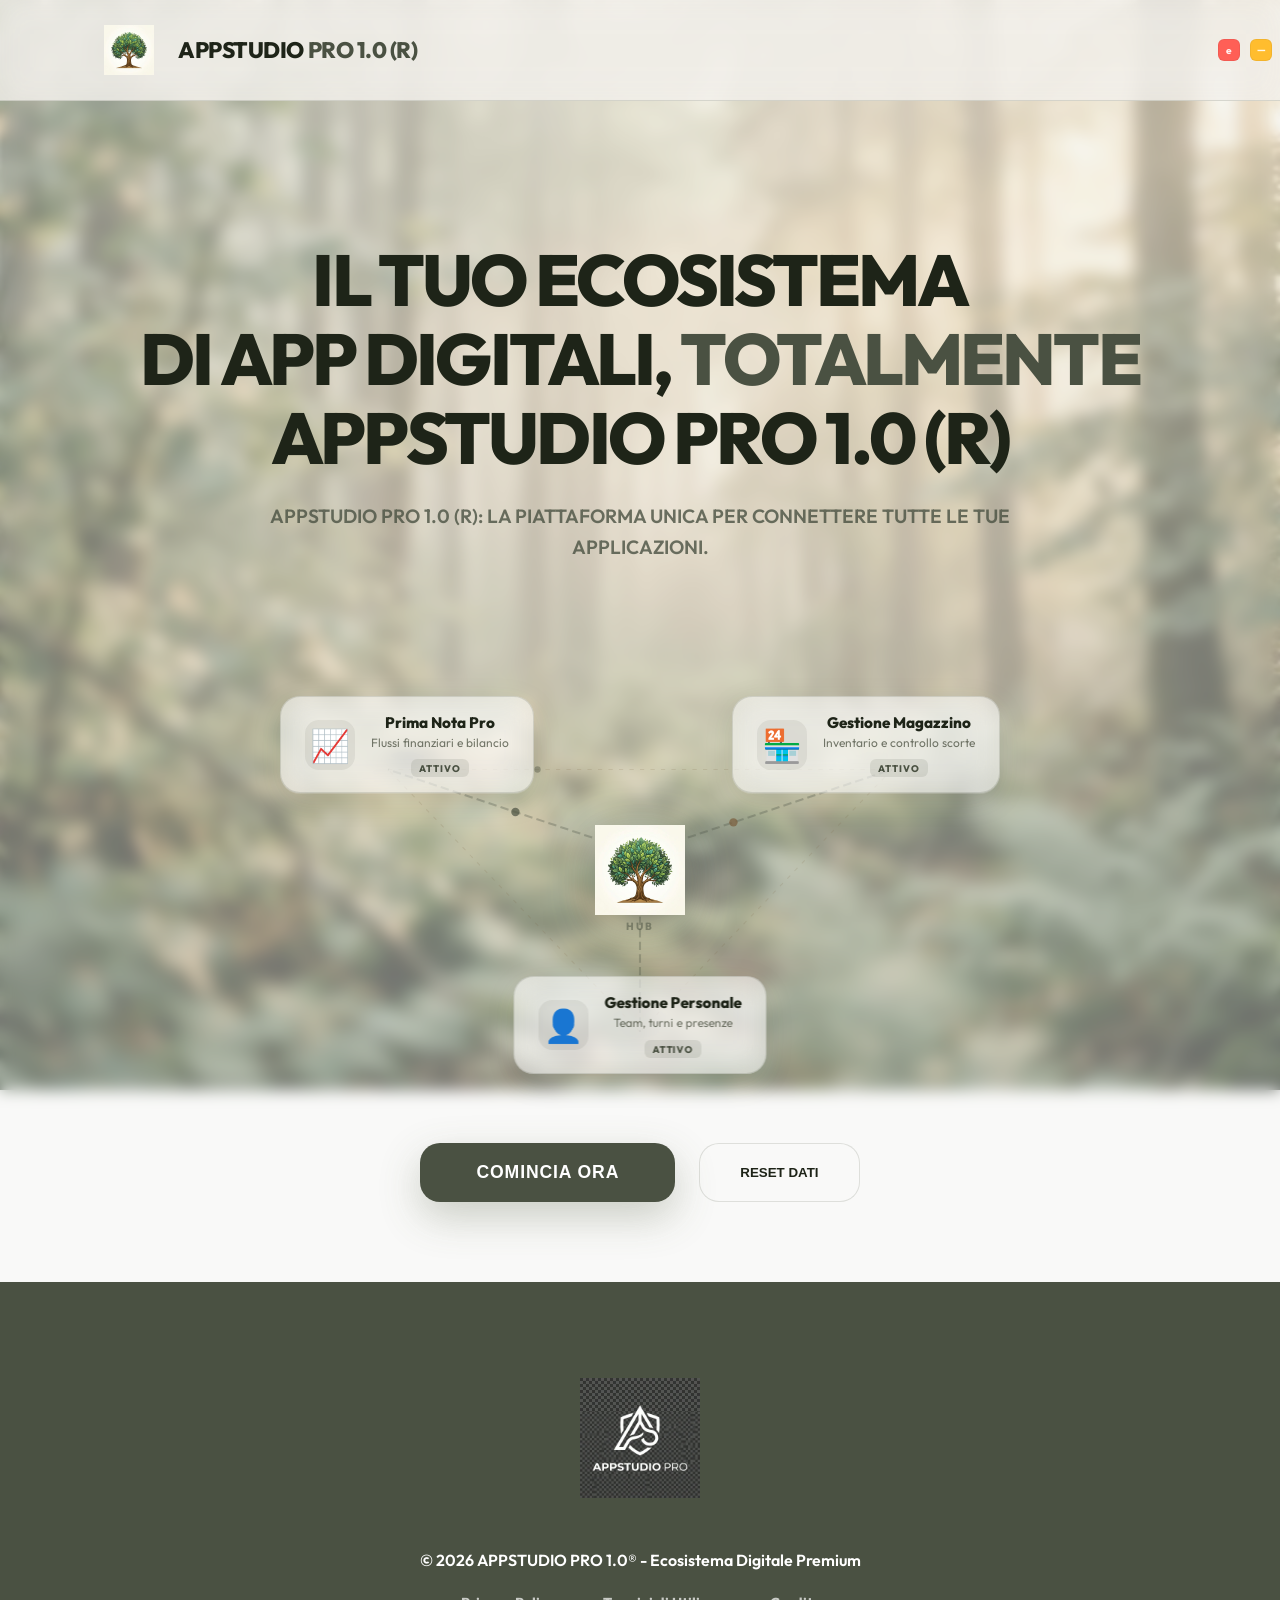
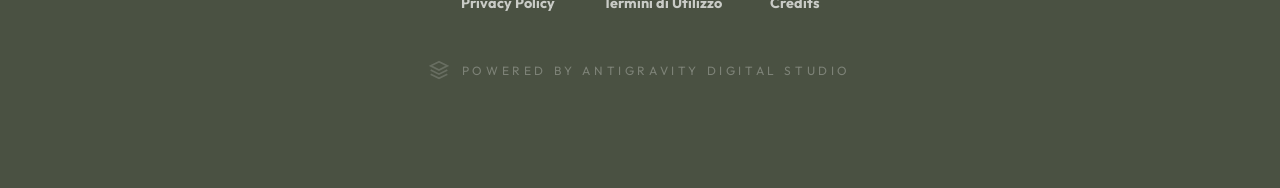
==== commit e21b05a0: "Feat: Implementazione Food Cost Pro 1.0® con branding e slogan" ====
--- a/index.html
+++ b/index.html
@@ -177,6 +177,17 @@
                         <div class="app-icon" style="background: linear-gradient(135deg, #5d664c 0%, #3e4433 100%);">🏪</div>
                         <h3>Gestione Magazzino</h3>
                         <p>Inventario dinamico, controllo scorte e analisi del deterioramento. Gestisci ogni pezzo con precisione.</p>
+                        <div style="margin-top: 2.5rem; color: var(--eco-accent); font-weight: 800; font-size: 0.85rem; letter-spacing: 0.1em; text-transform: uppercase;">ACCEDI AL MODULO →</div>
+                    </a>
+
+                    <!-- Nodo 3: Food Cost Pro -->
+                    <a href="prima-nota/index.html?section=food-cost" class="glass-card app-card" style="text-decoration: none; color: inherit; padding-top:1.5rem;">
+                        <div class="window-controls" style="align-self: flex-start; margin-bottom: 2.5rem; margin-top: -0.5rem;">
+                            <div class="win-dot red"></div><div class="win-dot yellow"></div><div class="win-dot green"></div>
+                        </div>
+                        <div class="app-icon" style="background: linear-gradient(135deg, #10b981 0%, #059669 100%);">🍳</div>
+                        <h3>Food Cost Pro 1.0®</h3>
+                        <p>Ingegneria del Menù e precisione nei margini. Analizza ogni grammo per massimizzare il profitto.</p>
                         <div style="margin-top: 2.5rem; color: var(--eco-accent); font-weight: 800; font-size: 0.85rem; letter-spacing: 0.1em; text-transform: uppercase;">ACCEDI AL MODULO →</div>
                     </a>
                 </div>
